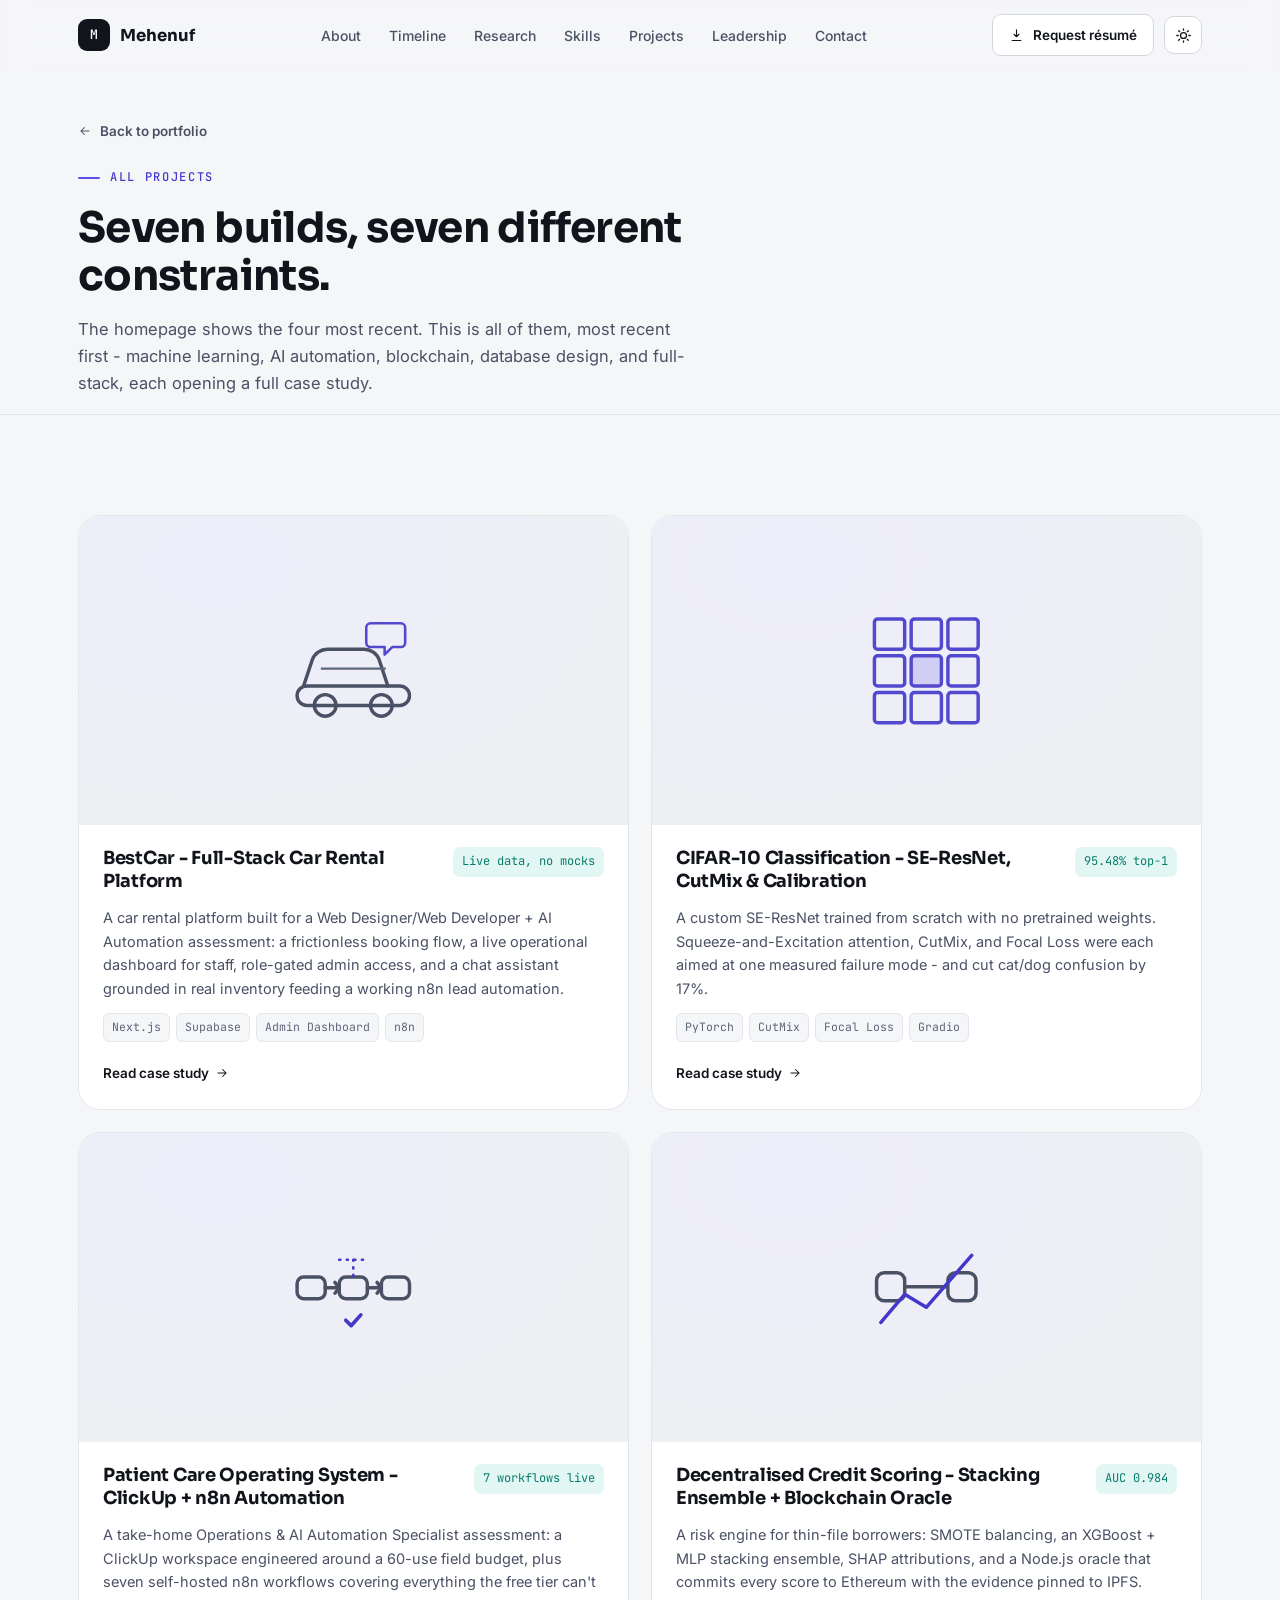
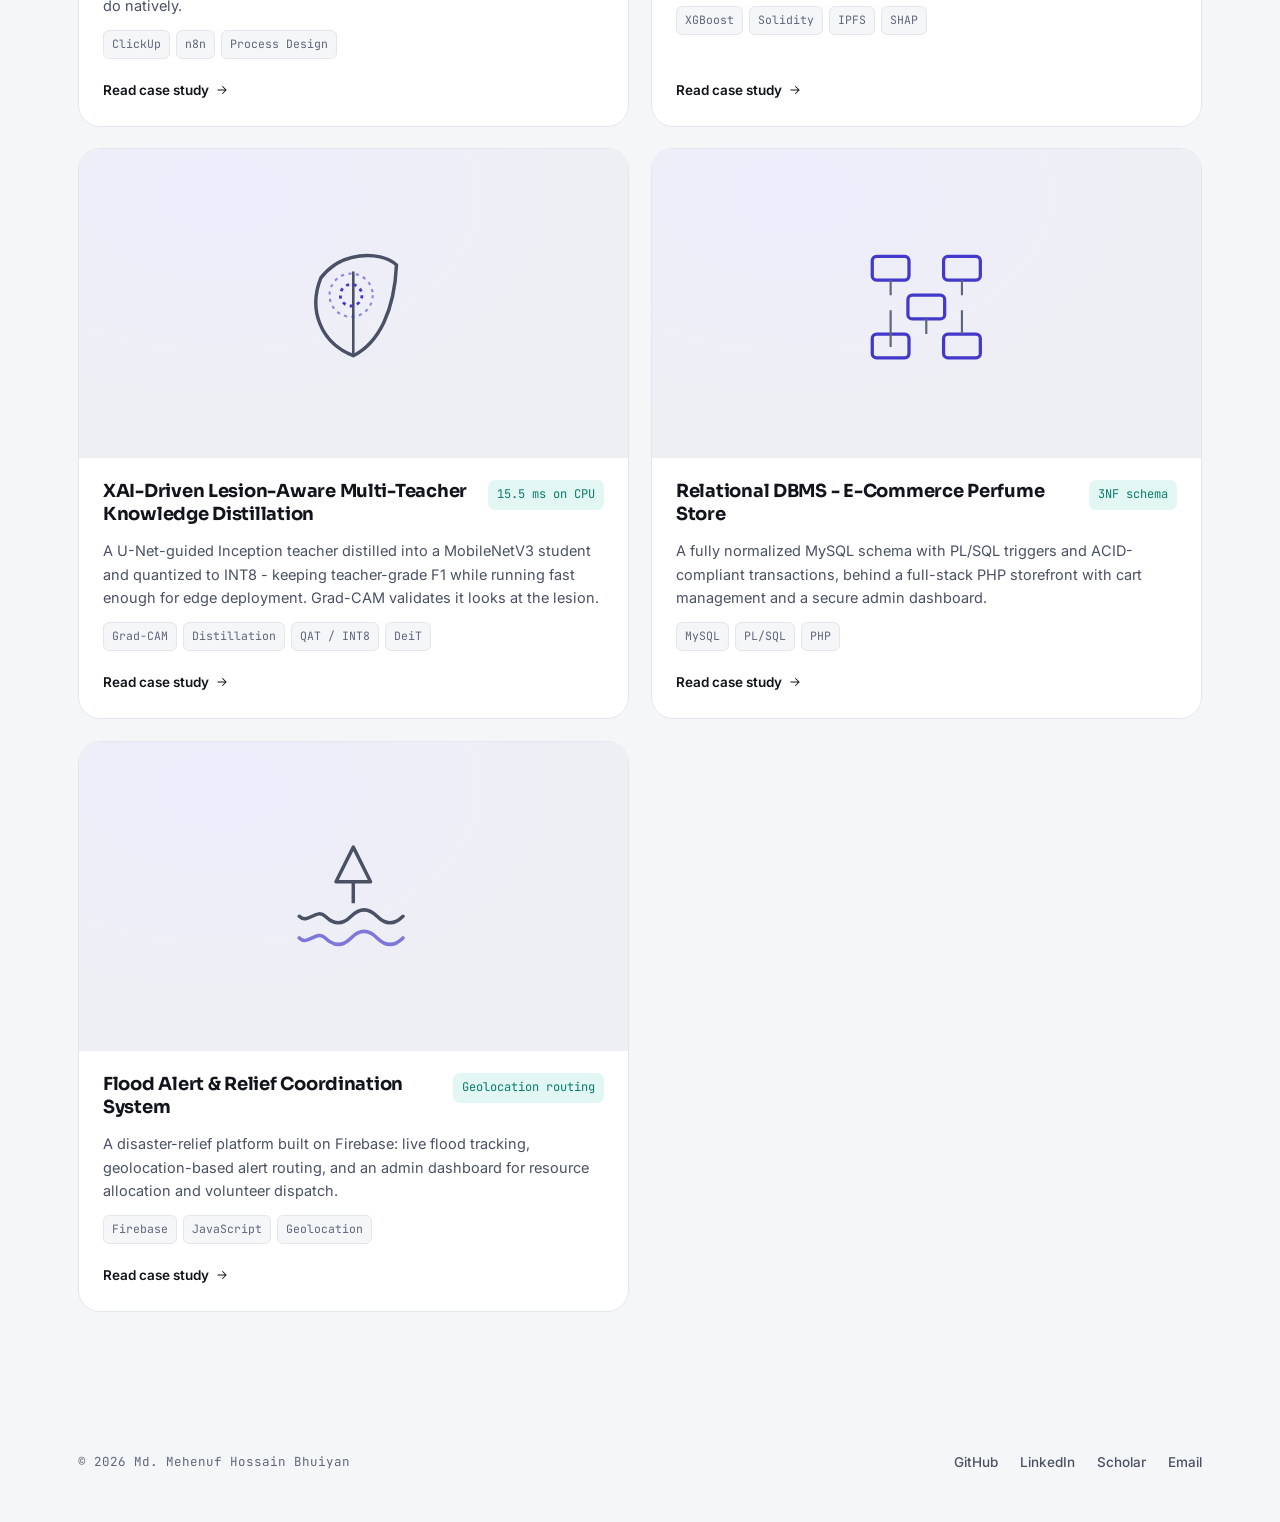
==== projects/index.html @ d4ab79ce "Show 4 recent projects on homepage, add full projects listing page The homepage now surfaces the fou" ====
<!DOCTYPE html>
<html lang="en">
<head>
<meta charset="UTF-8">
<meta name="viewport" content="width=device-width, initial-scale=1.0">
<title>All Projects - Md. Mehenuf Hossain Bhuiyan</title>
<meta name="description" content="All seven projects by Md. Mehenuf Hossain Bhuiyan - machine learning, AI automation, blockchain, database design, and full-stack development, each with a full case study.">
<meta name="theme-color" content="#F5F6F8" media="(prefers-color-scheme: light)">
<meta name="theme-color" content="#0C0E15" media="(prefers-color-scheme: dark)">
<meta property="og:title" content="All Projects - Md. Mehenuf Hossain Bhuiyan">
<meta property="og:description" content="Seven projects spanning machine learning, AI automation, blockchain, database design, and full-stack development, each with a full case study.">
<meta property="og:type" content="website">
<meta property="og:url" content="https://mehenuf.github.io/projects/">
<meta property="og:image" content="https://mehenuf.github.io/assets/img/profile-mehenuf.jpg">
<meta name="twitter:card" content="summary">
<meta name="twitter:title" content="All Projects - Md. Mehenuf Hossain Bhuiyan">
<meta name="twitter:description" content="Seven projects spanning machine learning, AI automation, blockchain, database design, and full-stack development, each with a full case study.">
<meta name="twitter:image" content="https://mehenuf.github.io/assets/img/profile-mehenuf.jpg">
<link rel="icon" href="data:image/svg+xml,%3Csvg xmlns='http://www.w3.org/2000/svg' viewBox='0 0 32 32'%3E%3Crect width='32' height='32' rx='8' fill='%2312141C'/%3E%3Ctext x='16' y='22' font-family='monospace' font-size='15' fill='%23fff' text-anchor='middle'%3EM%3C/text%3E%3C/svg%3E">
<script>
(function(){
  var d=document.documentElement; d.classList.add('js');
  var s=null; try{ s=localStorage.getItem('theme'); }catch(e){}
  var p=window.matchMedia&&window.matchMedia('(prefers-color-scheme: dark)').matches;
  d.setAttribute('data-theme', s||(p?'dark':'light'));
})();
</script>
<link rel="preconnect" href="https://fonts.googleapis.com">
<link rel="preconnect" href="https://fonts.gstatic.com" crossorigin>
<link href="https://fonts.googleapis.com/css2?family=Sora:wght@500;600;700&family=Inter:wght@400;500;600&family=JetBrains+Mono:wght@400;500&display=swap" rel="stylesheet">
<link rel="stylesheet" href="../assets/css/style.css?v=3">
</head>
<body>

<a href="#top" class="skip-link">Skip to content</a>

<header class="nav">
  <div class="nav-inner">
    <a href="../index.html#top" class="brand"><span class="mark"><span>M</span></span> Mehenuf</a>
    <nav class="nav-links" aria-label="Main">
      <a href="../index.html#about">About</a>
      <a href="../index.html#timeline">Timeline</a>
      <a href="../index.html#research">Research</a>
      <a href="../index.html#skills">Skills</a>
      <a href="../index.html#work">Projects</a>
      <a href="../index.html#leadership">Leadership</a>
      <a href="../index.html#contact">Contact</a>
    </nav>
    <div class="nav-cta">
      <a class="btn btn-ghost btn-sm" href="mailto:mehenuf@gmail.com?subject=R%C3%A9sum%C3%A9%20request%20-%20portfolio&body=Hi%20Mehenuf%2C%0A%0AI%20came%20across%20your%20portfolio%20and%20would%20like%20a%20copy%20of%20your%20CV%2Fr%C3%A9sum%C3%A9.%0A%0AName%3A%0ACompany%2Forganisation%3A%0ARole%20or%20context%3A%0A%0AThanks%2C"><svg viewBox="0 0 24 24"><path d="M12 3v11m0 0-4-4m4 4 4-4M5 20h14" fill="none" stroke="currentColor" stroke-width="1.8" stroke-linecap="round" stroke-linejoin="round"/></svg>Request résumé</a>
      <button class="icon-btn theme-toggle" aria-label="Switch to dark theme">
        <svg class="i-sun" viewBox="0 0 24 24" fill="none" aria-hidden="true"><circle cx="12" cy="12" r="4.2" stroke="currentColor" stroke-width="1.8"/><path d="M12 2.5v2M12 19.5v2M2.5 12h2M19.5 12h2M5.2 5.2l1.4 1.4M17.4 17.4l1.4 1.4M18.8 5.2l-1.4 1.4M6.6 17.4l-1.4 1.4" stroke="currentColor" stroke-width="1.8" stroke-linecap="round"/></svg>
        <svg class="i-moon" viewBox="0 0 24 24" fill="none" aria-hidden="true"><path d="M20 14.5A8.5 8.5 0 0 1 9.5 4a8.5 8.5 0 1 0 10.5 10.5Z" stroke="currentColor" stroke-width="1.8" stroke-linejoin="round"/></svg>
      </button>
      <button class="icon-btn nav-toggle" aria-label="Toggle menu" aria-expanded="false">
        <svg viewBox="0 0 24 24"><path d="M4 7h16M4 12h16M4 17h16" stroke="currentColor" stroke-width="1.8" stroke-linecap="round"/></svg>
      </button>
    </div>
  </div>
</header>

<main id="top" tabindex="-1">

  <section class="p-hero">
    <div class="wrap">
      <div data-stagger>
        <a class="p-back" href="../index.html#work"><svg viewBox="0 0 24 24"><path d="M19 12H5M11 6l-6 6 6 6" fill="none" stroke="currentColor" stroke-width="1.8" stroke-linecap="round" stroke-linejoin="round"/></svg>Back to portfolio</a>
        <div class="kicker">All projects</div>
        <h1>Seven builds, seven different constraints.</h1>
        <p class="sub">The homepage shows the four most recent. This is all of them, most recent first - machine learning, AI automation, blockchain, database design, and full-stack, each opening a full case study.</p>
      </div>
    </div>
  </section>

  <section class="p-section">
    <div class="wrap">

      <div class="projects-grid">

        <a class="proj-card reveal" href="car-rental-platform.html">
          <div class="proj-media">
            <svg class="glyph" viewBox="0 0 120 120" fill="none">
              <path d="M14 74 22 50c2-6 8-10 14-10h34c6 0 12 4 14 10l8 24" stroke="var(--ink-soft)" stroke-width="3.2" stroke-linecap="round" stroke-linejoin="round"/>
              <rect x="8" y="74" width="104" height="18" rx="9" stroke="var(--ink-soft)" stroke-width="3.2"/>
              <circle cx="34" cy="92" r="10" stroke="var(--ink-soft)" stroke-width="3.2"/>
              <circle cx="86" cy="92" r="10" stroke="var(--ink-soft)" stroke-width="3.2"/>
              <path d="M30 58h60" stroke="var(--ink-faint)" stroke-width="2"/>
              <path d="M76 16h28a4 4 0 0 1 4 4v14a4 4 0 0 1-4 4h-8l-7 7v-7h-13a4 4 0 0 1-4-4V20a4 4 0 0 1 4-4Z" stroke="var(--violet-deep)" stroke-width="2.4" stroke-linejoin="round" opacity="0.9"/>
            </svg>
          </div>
          <div class="proj-body">
            <div class="row-top"><h3>BestCar - Full-Stack Car Rental Platform</h3><span class="proj-metric">Live data, no mocks</span></div>
            <p>A car rental platform built for a Web Designer/Web Developer + AI Automation assessment: a frictionless booking flow, a live operational dashboard for staff, role-gated admin access, and a chat assistant grounded in real inventory feeding a working n8n lead automation.</p>
            <div class="proj-tags"><span>Next.js</span><span>Supabase</span><span>Admin Dashboard</span><span>n8n</span></div>
            <div class="proj-links">
              <span class="proj-link">Read case study <svg viewBox="0 0 24 24"><path d="M5 12h14M13 6l6 6-6 6" stroke="currentColor" stroke-width="1.8" fill="none" stroke-linecap="round" stroke-linejoin="round"/></svg></span>
            </div>
          </div>
        </a>

        <a class="proj-card reveal" href="cifar10-classifier.html">
          <div class="proj-media">
            <svg class="glyph" viewBox="0 0 120 120" fill="none">
              <g stroke="var(--violet-deep)" stroke-width="3.2" opacity="0.9">
                <rect x="12" y="12" width="28" height="28" rx="3"/><rect x="46" y="12" width="28" height="28" rx="3"/><rect x="80" y="12" width="28" height="28" rx="3"/>
                <rect x="12" y="46" width="28" height="28" rx="3"/><rect x="46" y="46" width="28" height="28" rx="3" fill="var(--violet)" fill-opacity="0.22"/><rect x="80" y="46" width="28" height="28" rx="3"/>
                <rect x="12" y="80" width="28" height="28" rx="3"/><rect x="46" y="80" width="28" height="28" rx="3"/><rect x="80" y="80" width="28" height="28" rx="3"/>
              </g>
            </svg>
          </div>
          <div class="proj-body">
            <div class="row-top"><h3>CIFAR-10 Classification - SE-ResNet, CutMix &amp; Calibration</h3><span class="proj-metric">95.48% top-1</span></div>
            <p>A custom SE-ResNet trained from scratch with no pretrained weights. Squeeze-and-Excitation attention, CutMix, and Focal Loss were each aimed at one measured failure mode - and cut cat/dog confusion by 17%.</p>
            <div class="proj-tags"><span>PyTorch</span><span>CutMix</span><span>Focal Loss</span><span>Gradio</span></div>
            <div class="proj-links">
              <span class="proj-link">Read case study <svg viewBox="0 0 24 24"><path d="M5 12h14M13 6l6 6-6 6" stroke="currentColor" stroke-width="1.8" fill="none" stroke-linecap="round" stroke-linejoin="round"/></svg></span>
            </div>
          </div>
        </a>

        <a class="proj-card reveal" href="patient-care-operating-system.html">
          <div class="proj-media">
            <svg class="glyph" viewBox="0 0 120 120" fill="none">
              <g stroke="var(--ink-soft)" stroke-width="3.2">
                <rect x="8" y="50" width="26" height="20" rx="6"/>
                <rect x="47" y="50" width="26" height="20" rx="6"/>
                <rect x="86" y="50" width="26" height="20" rx="6"/>
              </g>
              <path d="M34 60h13M73 60h13" stroke="var(--ink-soft)" stroke-width="3.2" stroke-linecap="round"/>
              <path d="m43 55 4 5-4 5M82 55l4 5-4 5" stroke="var(--ink-soft)" stroke-width="3.2" stroke-linecap="round" stroke-linejoin="round"/>
              <path d="M47 34h26M60 34v16" stroke="var(--violet-deep)" stroke-width="2.4" stroke-linecap="round" stroke-dasharray="1 6"/>
              <path d="m53 90 5 5 9-10" stroke="var(--violet-deep)" stroke-width="3.4" stroke-linecap="round" stroke-linejoin="round"/>
            </svg>
          </div>
          <div class="proj-body">
            <div class="row-top"><h3>Patient Care Operating System - ClickUp + n8n Automation</h3><span class="proj-metric">7 workflows live</span></div>
            <p>A take-home Operations &amp; AI Automation Specialist assessment: a ClickUp workspace engineered around a 60-use field budget, plus seven self-hosted n8n workflows covering everything the free tier can't do natively.</p>
            <div class="proj-tags"><span>ClickUp</span><span>n8n</span><span>Process Design</span></div>
            <div class="proj-links">
              <span class="proj-link">Read case study <svg viewBox="0 0 24 24"><path d="M5 12h14M13 6l6 6-6 6" stroke="currentColor" stroke-width="1.8" fill="none" stroke-linecap="round" stroke-linejoin="round"/></svg></span>
            </div>
          </div>
        </a>

        <a class="proj-card reveal" href="credit-scoring-blockchain.html">
          <div class="proj-media">
            <svg class="glyph" viewBox="0 0 120 120" fill="none">
              <g stroke="var(--ink-soft)" stroke-width="3.2">
                <rect x="14" y="46" width="26" height="26" rx="7"/><rect x="80" y="46" width="26" height="26" rx="7"/>
                <path d="M40 59h40"/>
              </g>
              <path d="M18 92 40 66 60 78 102 30" stroke="var(--violet-deep)" stroke-width="3.2" stroke-linecap="round" stroke-linejoin="round"/>
            </svg>
          </div>
          <div class="proj-body">
            <div class="row-top"><h3>Decentralised Credit Scoring - Stacking Ensemble + Blockchain Oracle</h3><span class="proj-metric">AUC 0.984</span></div>
            <p>A risk engine for thin-file borrowers: SMOTE balancing, an XGBoost + MLP stacking ensemble, SHAP attributions, and a Node.js oracle that commits every score to Ethereum with the evidence pinned to IPFS.</p>
            <div class="proj-tags"><span>XGBoost</span><span>Solidity</span><span>IPFS</span><span>SHAP</span></div>
            <div class="proj-links">
              <span class="proj-link">Read case study <svg viewBox="0 0 24 24"><path d="M5 12h14M13 6l6 6-6 6" stroke="currentColor" stroke-width="1.8" fill="none" stroke-linecap="round" stroke-linejoin="round"/></svg></span>
            </div>
          </div>
        </a>

        <a class="proj-card reveal" href="corn-leaf-xai.html">
          <div class="proj-media">
            <svg class="glyph" viewBox="0 0 120 120" fill="none">
              <path d="M60 108C30 96 18 66 30 36 48 12 84 10 100 24 98 66 84 96 60 108Z" stroke="var(--ink-soft)" stroke-width="3.2" stroke-linejoin="round"/>
              <path d="M60 108V30" stroke="var(--ink-soft)" stroke-width="2.4"/>
              <circle cx="58" cy="52" r="10" stroke="var(--violet-deep)" stroke-width="2.6" stroke-dasharray="3 4"/>
              <circle cx="58" cy="52" r="20" stroke="var(--violet-deep)" stroke-width="2" stroke-dasharray="3 4" opacity="0.55"/>
            </svg>
          </div>
          <div class="proj-body">
            <div class="row-top"><h3>XAI-Driven Lesion-Aware Multi-Teacher Knowledge Distillation</h3><span class="proj-metric">15.5 ms on CPU</span></div>
            <p>A U-Net-guided Inception teacher distilled into a MobileNetV3 student and quantized to INT8 - keeping teacher-grade F1 while running fast enough for edge deployment. Grad-CAM validates it looks at the lesion.</p>
            <div class="proj-tags"><span>Grad-CAM</span><span>Distillation</span><span>QAT / INT8</span><span>DeiT</span></div>
            <div class="proj-links">
              <span class="proj-link">Read case study <svg viewBox="0 0 24 24"><path d="M5 12h14M13 6l6 6-6 6" stroke="currentColor" stroke-width="1.8" fill="none" stroke-linecap="round" stroke-linejoin="round"/></svg></span>
            </div>
          </div>
        </a>

        <a class="proj-card reveal" href="perfume-store-rdbms.html">
          <div class="proj-media">
            <svg class="glyph" viewBox="0 0 120 120" fill="none">
              <g stroke="var(--violet-deep)" stroke-width="3">
                <rect x="10" y="16" width="34" height="22" rx="4"/><rect x="76" y="16" width="34" height="22" rx="4"/>
                <rect x="43" y="52" width="34" height="22" rx="4"/><rect x="10" y="88" width="34" height="22" rx="4"/><rect x="76" y="88" width="34" height="22" rx="4"/>
              </g>
              <g stroke="var(--ink-faint)" stroke-width="2">
                <path d="M27 38v14M93 38v14M60 74v14M27 66v34M93 66v22"/>
              </g>
            </svg>
          </div>
          <div class="proj-body">
            <div class="row-top"><h3>Relational DBMS - E-Commerce Perfume Store</h3><span class="proj-metric">3NF schema</span></div>
            <p>A fully normalized MySQL schema with PL/SQL triggers and ACID-compliant transactions, behind a full-stack PHP storefront with cart management and a secure admin dashboard.</p>
            <div class="proj-tags"><span>MySQL</span><span>PL/SQL</span><span>PHP</span></div>
            <div class="proj-links">
              <span class="proj-link">Read case study <svg viewBox="0 0 24 24"><path d="M5 12h14M13 6l6 6-6 6" stroke="currentColor" stroke-width="1.8" fill="none" stroke-linecap="round" stroke-linejoin="round"/></svg></span>
            </div>
          </div>
        </a>

        <a class="proj-card reveal" href="flood-alert-system.html">
          <div class="proj-media">
            <svg class="glyph" viewBox="0 0 120 120" fill="none">
              <path d="M60 14 76 46H44L60 14Z" stroke="var(--ink-soft)" stroke-width="3.2" stroke-linejoin="round"/>
              <path d="M60 46v20" stroke="var(--ink-soft)" stroke-width="3.2"/>
              <path d="M10 78c8 8 16-8 24 0s16 8 24 0 16-8 24 0 16 8 24 0" stroke="var(--ink-soft)" stroke-width="3.2" stroke-linecap="round"/>
              <path d="M10 98c8 8 16-8 24 0s16 8 24 0 16-8 24 0 16 8 24 0" stroke="var(--violet-deep)" stroke-width="3.2" stroke-linecap="round" opacity="0.65"/>
            </svg>
          </div>
          <div class="proj-body">
            <div class="row-top"><h3>Flood Alert &amp; Relief Coordination System</h3><span class="proj-metric">Geolocation routing</span></div>
            <p>A disaster-relief platform built on Firebase: live flood tracking, geolocation-based alert routing, and an admin dashboard for resource allocation and volunteer dispatch.</p>
            <div class="proj-tags"><span>Firebase</span><span>JavaScript</span><span>Geolocation</span></div>
            <div class="proj-links">
              <span class="proj-link">Read case study <svg viewBox="0 0 24 24"><path d="M5 12h14M13 6l6 6-6 6" stroke="currentColor" stroke-width="1.8" fill="none" stroke-linecap="round" stroke-linejoin="round"/></svg></span>
            </div>
          </div>
        </a>

      </div>
    </div>
  </section>

</main>

<footer class="footer">
  <div class="wrap footer-inner">
    <span class="foot-note">© <span data-year></span> Md. Mehenuf Hossain Bhuiyan</span>
    <div class="footer-links">
      <a href="https://github.com/mehenuf" target="_blank" rel="noopener">GitHub</a>
      <a href="https://www.linkedin.com/in/mehenuf" target="_blank" rel="noopener">LinkedIn</a>
      <a href="https://scholar.google.com/citations?user=QUsIy4QAAAAJ&hl=en" target="_blank" rel="noopener">Scholar</a>
      <a href="mailto:mehenuf@gmail.com">Email</a>
    </div>
  </div>
</footer>

<script src="../assets/js/main.js?v=3"></script>
</body>
</html>
---- assets/css/style.css ----
/* ============================================================
   MD. MEHENUF HOSSAIN BHUIYAN — PORTFOLIO
   Design system: "Calibration"

   Motion follows Emil Kowalski's animation philosophy:
   transform/opacity only, custom curves, UI under 300ms,
   hover gated behind fine pointers, reduced-motion respected.
   ============================================================ */

/* ---------- MOTION TOKENS (single source of truth) ---------- */
:root{
  --ease-out:      cubic-bezier(0.23, 1, 0.32, 1);
  --ease-in-out:   cubic-bezier(0.77, 0, 0.175, 1);
  --ease-drawer:   cubic-bezier(0.32, 0.72, 0, 1);
  /* A slight overshoot — reserved for rare, first-time-seen moments
     (timeline nodes activating), never for frequent UI. */
  --ease-pop:      cubic-bezier(0.34, 1.56, 0.64, 1);

  --dur-press:     160ms;   /* button press feedback */
  --dur-hover:     180ms;   /* hover / colour */
  --dur-ui:        220ms;   /* small state changes, menus */
  --dur-modal:     250ms;   /* lightbox */
  --dur-reveal:    520ms;   /* marketing scroll reveal — off the UI budget on purpose */
}

/* ---------- COLOUR: LIGHT ---------- */
:root{
  --ink:#12141C;
  --ink-soft:#4A5165;
  --ink-faint:#5E667B;
  --paper:#F5F6F8;
  --paper-sunk:#EDEFF3;
  --panel:#FFFFFF;
  --line:#E3E6EC;
  --line-strong:#D3D7E0;

  --violet:#5B4FE9;
  --violet-deep:#4338CA;
  --violet-tint:#EEEDFC;

  --teal:#0EA894;
  --teal-deep:#0A7C6C;
  --teal-tint:#E2F7F3;

  --rose:#C4425A;
  --rose-tint:#FBE9EC;

  /* Spotlight glow (skill/leadership cards) — a translucent violet so it
     reads as a highlight over any surface, independent of the tint tokens
     above (which are opaque and tuned for badges, not overlays). */
  --spot-glow:rgba(91,79,233,0.10);

  /* One accent, used solid. No gradients spanning hues — a portfolio reads
     as more considered with one committed colour than with several.
     Violet carries interaction/brand; teal is reserved for small tag/metric
     chips; rose is reserved for negative or "regressed" data points. */
  --accent:var(--violet);

  --radius-sm:10px;
  --radius:16px;
  --radius-lg:22px;
  --maxw:1180px;

  --shadow-sm:0 1px 2px rgba(18,20,28,0.05);
  --shadow-md:0 10px 30px -12px rgba(18,20,28,0.18);
  --shadow-lg:0 24px 60px -20px rgba(18,20,28,0.28);

  --scrim:rgba(18,20,28,0.55);
  --nav-bg:rgba(245,246,248,0.72);
  --nav-bg-solid:rgba(245,246,248,0.94);

  /* The contact block is a dark panel in both themes — it must not
     invert when --ink flips. */
  --contact-bg:#12141C;
  --contact-fg:#F5F6F8;
  --contact-muted:#8892A6;
  --contact-line:rgba(255,255,255,0.22);
  color-scheme:light;
}

/* ---------- COLOUR: DARK ---------- */
[data-theme="dark"]{
  --ink:#E9EBF2;
  --ink-soft:#A2AABF;
  --ink-faint:#8891A8;
  --paper:#0C0E15;
  --paper-sunk:#080A10;
  --panel:#141822;
  --line:#232838;
  --line-strong:#333B50;

  --violet:#8B80FF;
  --violet-deep:#A79DFF;
  --violet-tint:#1E1B3A;

  --teal:#2DD4B8;
  --teal-deep:#5EE3CB;
  --teal-tint:#0D2E2A;

  --rose:#E8768A;
  --rose-tint:#341419;

  --spot-glow:rgba(139,128,255,0.16);

  --shadow-sm:0 1px 2px rgba(0,0,0,0.4);
  --shadow-md:0 10px 30px -12px rgba(0,0,0,0.6);
  --shadow-lg:0 24px 60px -20px rgba(0,0,0,0.75);

  --scrim:rgba(4,5,9,0.74);
  --nav-bg:rgba(12,14,21,0.72);
  --nav-bg-solid:rgba(12,14,21,0.94);

  /* Slightly lifted off the page background so the block still reads
     as a distinct surface in dark mode. */
  --contact-bg:#191E2B;
  --contact-fg:#E9EBF2;
  --contact-muted:#A2AABF;
  --contact-line:rgba(255,255,255,0.16);
  color-scheme:dark;
}

/* Kill every transition for one frame while the theme swaps.
   Different properties interpolate at different rates, so an animated
   theme change reads as a staggered repaint rather than one clean switch. */
.theme-switching, .theme-switching *,
.theme-switching *::before, .theme-switching *::after{
  transition:none !important;
  animation:none !important;
}

*,*::before,*::after{ box-sizing:border-box; }
html{ scroll-behavior:smooth; }

body{
  margin:0;
  background:var(--paper);
  color:var(--ink);
  font-family:'Inter',system-ui,-apple-system,sans-serif;
  font-size:16px;
  line-height:1.65;
  -webkit-font-smoothing:antialiased;
  overflow-x:hidden;
}

a{ color:inherit; text-decoration:none; }
img{ max-width:100%; display:block; }
ul{ margin:0; padding:0; list-style:none; }
button{ font:inherit; color:inherit; }

h1,h2,h3,h4{
  font-family:'Sora',sans-serif;
  letter-spacing:-0.015em;
  margin:0;
  color:var(--ink);
  font-weight:700;
}
.mono{ font-family:'JetBrains Mono',monospace; }

:focus-visible{
  outline:2px solid var(--violet);
  outline-offset:3px;
  border-radius:4px;
}

.skip-link{
  position:absolute; top:-100%; left:16px; z-index:200;
  background:var(--ink); color:var(--paper);
  font-family:'Inter',system-ui,sans-serif; font-size:14px; font-weight:600;
  padding:12px 18px; border-radius:var(--radius-sm);
  transition:top var(--dur-ui) var(--ease-out);
}
.skip-link:focus{ top:16px; }

.wrap{ max-width:var(--maxw); margin:0 auto; padding:0 28px; }

section{ padding:100px 0; position:relative; }
section + section{ border-top:1px solid var(--line); }
@media (max-width:720px){ section{ padding:64px 0; } }

.kicker{
  font-family:'JetBrains Mono',monospace;
  font-size:12px; font-weight:500;
  letter-spacing:0.14em; text-transform:uppercase;
  color:var(--violet-deep);
  display:flex; align-items:center; gap:10px;
  margin-bottom:16px;
}
.kicker::before{
  content:""; width:22px; height:2px; border-radius:2px;
  background:var(--violet); flex:none;
}
.section-head{ max-width:660px; margin-bottom:52px; }
.section-head h2{ font-size:clamp(26px,3.4vw,38px); line-height:1.15; }
.section-head p{ color:var(--ink-soft); margin-top:14px; font-size:16px; max-width:580px; }

/* ============================================================
   SCROLL REVEAL — marketing surface only, fires once
   ============================================================ */
html.js .reveal{
  opacity:0;
  transform:translateY(14px) scale(0.98);
  transition:
    opacity   var(--dur-reveal) var(--ease-out),
    transform var(--dur-reveal) var(--ease-out);
}
html.js .reveal.in{
  opacity:1;
  transform:none;
}

/* Images reveal with a clip-path wipe instead of a slide — a screenshot has a
   hard edge to travel along, so the wipe reads cleaner than translating it.

   The clip goes on the <img>, never on the observed <figure>: an element
   clipped by its own clip-path reports zero intersection, so observing it
   means the reveal can never fire. */
html.js .reveal-img img{ clip-path:inset(0 0 100% 0); }
html.js .reveal-img.in img{
  clip-path:inset(0 0 0 0);
  transition:clip-path 620ms var(--ease-in-out);
}
html.js .reveal-img figcaption{ opacity:0; }
html.js .reveal-img.in figcaption{ opacity:1; transition:opacity 320ms var(--ease-out) 180ms; }

/* ============================================================
   REDUCED MOTION — fewer and gentler, not zero.
   Opacity survives (it aids comprehension); movement does not.
   ============================================================ */
@media (prefers-reduced-motion: reduce){
  html{ scroll-behavior:auto; }
  html.js .reveal{ transform:none; }
  html.js .reveal.in{ transition:opacity 200ms ease; }
  html.js .reveal-img img{ clip-path:none; opacity:0; }
  html.js .reveal-img.in img{ opacity:1; transition:opacity 200ms ease; }
  html.js .reveal-img.in figcaption{ transition:opacity 200ms ease; }
  .t-progress{ transition:none !important; }
  .scroll-progress .bar{ transition:none !important; }
  .t-item > *{ transform:none !important; transition:opacity 200ms ease !important; }
  .t-item.in > .t-node{ transition:none !important; }
  .t-node::after{ transition:background 200ms ease !important; }
  .t-item.in .t-node::after{ transform:none !important; }
  .t-cursor{ display:none; }
  .eyebrow .dot{ animation:none; }
  .btn:active, .proj-card:active, .shot:active, .icon-btn:active, .brand:active{ transform:none !important; }
  .lightbox-img{ transform:none !important; }
  .lightbox.open .lightbox-img{ transform:none !important; }
}

/* ---------- BUTTONS ---------- */
.btn{
  font-family:'Inter',sans-serif; font-weight:600; font-size:14.5px;
  padding:13px 22px; border-radius:11px; border:1px solid transparent;
  display:inline-flex; align-items:center; gap:9px; cursor:pointer;
  white-space:nowrap;
  transition:
    transform    var(--dur-press) var(--ease-out),
    box-shadow   var(--dur-hover) var(--ease-out),
    border-color var(--dur-hover) ease,
    background   var(--dur-hover) ease,
    color        var(--dur-hover) ease;
}
/* Press feedback: scale() carries the label and icon with it,
   which is what makes it read as a physical press. */
.btn:active{ transform:scale(0.97); }

.btn svg{ width:15px; height:15px; flex:none; }
.btn-primary{ background:var(--ink); color:var(--paper); }
.btn-signal{ background:var(--violet); color:#fff; }
[data-theme="dark"] .btn-signal{ color:#0C0E15; }
.btn-ghost{ background:var(--panel); color:var(--ink); border-color:var(--line-strong); }
.btn-sm{ padding:9px 16px; font-size:13.5px; border-radius:9px; }

@media (hover: hover) and (pointer: fine){
  .btn-primary:hover{ box-shadow:0 10px 22px -10px rgba(18,20,28,0.5); }
  .btn-signal:hover{ background:var(--violet-deep); box-shadow:0 10px 22px -10px rgba(91,79,233,0.5); }
  .btn-ghost:hover{ border-color:var(--violet); box-shadow:var(--shadow-sm); }
}

/* ---------- NAV ---------- */
.nav{
  position:sticky; top:0; z-index:100;
  background:var(--nav-bg);
  backdrop-filter:blur(14px); -webkit-backdrop-filter:blur(14px);
  border-bottom:1px solid transparent;
  transition:border-color var(--dur-ui) ease, background var(--dur-ui) ease;
}
.nav.scrolled{ border-bottom-color:var(--line); background:var(--nav-bg-solid); }
.nav-inner{
  max-width:var(--maxw); margin:0 auto; padding:14px 28px;
  display:flex; align-items:center; justify-content:space-between; gap:20px;
}
.brand{
  font-family:'Sora',sans-serif; font-weight:700; font-size:16.5px;
  display:flex; align-items:center; gap:10px;
  transition:transform var(--dur-press) var(--ease-out);
}
.brand:active{ transform:scale(0.97); }
.brand .mark{
  width:32px; height:32px; border-radius:9px; background:var(--ink);
  display:flex; align-items:center; justify-content:center;
  color:var(--paper); font-family:'JetBrains Mono',monospace; font-size:13px; font-weight:600;
  position:relative; overflow:hidden; flex:none;
}
.brand .mark::after{
  content:""; position:absolute; inset:0; background:var(--violet); opacity:0;
  transition:opacity var(--dur-hover) ease;
}
.brand .mark span{ position:relative; z-index:1; }
@media (hover: hover) and (pointer: fine){
  .brand:hover .mark::after{ opacity:1; }
}

.nav-links{ display:flex; align-items:center; gap:28px; }
.nav-links a{
  font-size:14px; font-weight:500; color:var(--ink-soft);
  position:relative; padding:4px 0;
  transition:color var(--dur-hover) ease;
}
/* scaleX from the left — transform, not a width/right animation */
.nav-links a::after{
  content:""; position:absolute; left:0; right:0; bottom:-2px; height:2px;
  background:var(--violet); border-radius:2px;
  transform:scaleX(0); transform-origin:left center;
  transition:transform var(--dur-ui) var(--ease-out);
}
@media (hover: hover) and (pointer: fine){
  .nav-links a:hover{ color:var(--ink); }
  .nav-links a:hover::after{ transform:scaleX(1); }
}
.nav-links a[aria-current="true"]{ color:var(--ink); }
.nav-links a[aria-current="true"]::after{ transform:scaleX(1); }

.nav-cta{ display:flex; align-items:center; gap:10px; }

.icon-btn{
  width:38px; height:38px; border-radius:10px; border:1px solid var(--line-strong);
  background:var(--panel); display:flex; align-items:center; justify-content:center;
  cursor:pointer; flex:none; position:relative;
  transition:transform var(--dur-press) var(--ease-out), border-color var(--dur-hover) ease;
}
.icon-btn:active{ transform:scale(0.94); }
.icon-btn svg{ width:17px; height:17px; }
@media (hover: hover) and (pointer: fine){
  .icon-btn:hover{ border-color:var(--violet); }
}
.nav-toggle{ display:none; }

/* ---------- SCROLL PROGRESS ---------- */
.scroll-progress{
  position:sticky; top:0; z-index:101; height:2px; margin-top:-2px;
  background:transparent; pointer-events:none;
}
.scroll-progress .bar{
  height:100%; width:100%; background:var(--violet); border-radius:0 2px 2px 0;
  transform:scaleX(0); transform-origin:left center;
  transition:transform 120ms linear;
}

/* Theme toggle: sun and moon swap by rotating past each other */
.theme-toggle{ overflow:hidden; }
.theme-toggle svg{
  position:absolute;
  transition:transform var(--dur-ui) var(--ease-out), opacity var(--dur-ui) var(--ease-out);
}
.theme-toggle .i-sun{ transform:rotate(0deg) scale(1); opacity:1; }
.theme-toggle .i-moon{ transform:rotate(-70deg) scale(0.6); opacity:0; }
[data-theme="dark"] .theme-toggle .i-sun{ transform:rotate(70deg) scale(0.6); opacity:0; }
[data-theme="dark"] .theme-toggle .i-moon{ transform:rotate(0deg) scale(1); opacity:1; }

@media (max-width:900px){
  .nav-links{
    position:fixed; inset:64px 16px auto 16px; background:var(--panel);
    border:1px solid var(--line); border-radius:var(--radius); padding:14px;
    flex-direction:column; align-items:stretch; gap:2px; box-shadow:var(--shadow-lg);
    transform-origin:top center;
    transform:scale(0.96); opacity:0; pointer-events:none;
    transition:transform var(--dur-ui) var(--ease-out), opacity var(--dur-ui) var(--ease-out);
  }
  .nav-links.open{ transform:scale(1); opacity:1; pointer-events:auto; }
  .nav-links a{ padding:11px 10px; border-radius:8px; }
  .nav-links a::after{ display:none; }
  .nav-toggle{ display:flex; }
  .nav-cta .btn{ display:none; }
}

/* ============================================================
   HERO
   ============================================================ */
.hero{ padding:72px 0 0; border-top:none; }
.hero-grid{
  display:grid; grid-template-columns:1.1fr 0.9fr; gap:52px; align-items:center;
  padding-bottom:56px;
}
@media (max-width:920px){ .hero-grid{ grid-template-columns:1fr; gap:40px; } }

/* Hero entrance: the identity text cascades first (data-stagger, in HTML),
   the photo settles in just after it starts — one authored arrival instead
   of two elements racing to appear at the same instant. */
.hero .hero-figure.reveal.in{ transition-delay:160ms; }

.eyebrow{
  display:inline-flex; align-items:center; gap:9px;
  font-family:'JetBrains Mono',monospace; font-size:12.5px; font-weight:500;
  letter-spacing:0.04em; color:var(--violet-deep);
  background:var(--violet-tint); padding:7px 13px 7px 10px; border-radius:999px;
  margin-bottom:22px;
}
.eyebrow .dot{ width:7px; height:7px; border-radius:50%; background:var(--violet); flex:none; animation:pulse 2.6s ease-in-out infinite; }
@keyframes pulse{ 0%,100%{ opacity:1; } 50%{ opacity:.35; } }

.hero h1{
  font-size:clamp(34px,5vw,58px); font-weight:700; line-height:1.02;
  letter-spacing:-0.028em; max-width:660px;
}
.hero .tagline{
  margin:18px 0 0; font-family:'Sora',sans-serif; font-weight:600;
  font-size:clamp(17px,2vw,22px); line-height:1.35; letter-spacing:-0.01em;
  max-width:530px; color:var(--ink);
}
.hero .accent{ color:var(--violet); }
.hero .role-line{
  margin-top:18px; font-family:'JetBrains Mono',monospace; font-size:12.5px;
  color:var(--ink-soft); line-height:1.9; max-width:560px;
}
.hero .sub{ margin-top:16px; max-width:545px; color:var(--ink-soft); font-size:16.5px; }
.hero .cta-row{ display:flex; flex-wrap:wrap; gap:12px; margin-top:28px; }
.hero .meta-row{
  display:flex; flex-wrap:wrap; gap:20px; margin-top:30px;
  font-family:'JetBrains Mono',monospace; font-size:12.5px; color:var(--ink-faint);
}
.hero .meta-row span, .hero .meta-row a{ display:flex; align-items:center; gap:7px; }
.hero .meta-row a{ transition:color var(--dur-hover) ease; }
@media (hover: hover) and (pointer: fine){
  .hero .meta-row a:hover{ color:var(--violet-deep); }
}
.hero .meta-row svg{ width:14px; height:14px; opacity:.7; flex:none; }

/* ---------- FACT STRIP ---------- */
.facts{
  display:grid; grid-template-columns:repeat(4,1fr); gap:1px;
  background:var(--line); border:1px solid var(--line); border-radius:var(--radius);
  overflow:hidden;
}
.facts.facts-3{ grid-template-columns:repeat(3,1fr); }
@media (max-width:820px){ .facts.facts-3{ grid-template-columns:repeat(2,1fr); } }
@media (max-width:460px){ .facts.facts-3{ grid-template-columns:1fr; } }
.fact{ background:var(--panel); padding:22px 20px; transition:background var(--dur-ui) ease; }
@media (hover: hover) and (pointer: fine){
  .fact:hover{ background:var(--paper-sunk); }
}
/* Tabular numerals so a counting digit never shifts its neighbours'
   width mid-animation — a "browser default" most designs never theme. */
.fact .k{ font-family:'Sora',sans-serif; font-size:20px; font-weight:700; line-height:1.25; font-variant-numeric:tabular-nums; }
.fact .k .u{ font-size:13px; color:var(--ink-faint); font-weight:500; }
.fact .v{ font-size:12.5px; color:var(--ink-soft); margin-top:6px; line-height:1.45; }
@media (max-width:820px){ .facts{ grid-template-columns:1fr 1fr; } }
@media (max-width:460px){ .facts{ grid-template-columns:1fr; } }

/* ---------- ABOUT ---------- */
.about-grid{ display:grid; grid-template-columns:1.25fr 1fr; gap:44px; align-items:start; }
@media (max-width:860px){ .about-grid{ grid-template-columns:1fr; gap:32px; } }
.about-grid p{ color:var(--ink-soft); font-size:16px; margin:0 0 16px; }
.about-grid p:last-of-type{ margin-bottom:0; }
.about-grid strong{ color:var(--ink); font-weight:600; }

.seeking{
  background:var(--panel); border:1px solid var(--line); border-radius:var(--radius);
  padding:24px 26px;
  transition:transform var(--dur-ui) var(--ease-out), box-shadow var(--dur-ui) var(--ease-out), border-color var(--dur-ui) ease;
}
@media (hover: hover) and (pointer: fine){
  .seeking:hover{ transform:translateY(-3px); box-shadow:var(--shadow-md); border-color:var(--line-strong); }
}
.seeking h3{ font-size:14px; margin-bottom:4px; }
.seeking .sn{ font-size:12.5px; color:var(--ink-faint); margin-bottom:14px; }
.seeking li{
  display:flex; align-items:center; gap:11px; padding:10px 0;
  font-size:14.5px; color:var(--ink); border-top:1px solid var(--line);
}
.seeking li:first-of-type{ border-top:none; }
.seeking li svg{ width:15px; height:15px; color:var(--teal-deep); flex:none; }

/* ---------- TIMELINE ---------- */
.timeline{ position:relative; padding-left:2px; }
.t-rail{
  position:absolute; left:9px; top:6px; bottom:6px; width:2px;
  background:var(--line-strong); border-radius:2px;
}
/* scaleY, not height — height would animate layout on every scroll frame */
.t-progress{
  position:absolute; left:9px; top:6px; bottom:6px; width:2px;
  background:var(--violet); border-radius:2px;
  transform:scaleY(0); transform-origin:top center;
}
/* A small glowing marker that travels down the rail with scroll position —
   translateY only (never top/left), set directly from the same px value
   already computed for the fill above, so it always lands exactly at the
   fill's tip with no extra layout work. */
.t-cursor{
  position:absolute; left:9px; top:6px; width:0; height:0; pointer-events:none;
  transform:translateY(0px);
}
.t-cursor::before{
  content:""; position:absolute; left:50%; top:0; width:9px; height:9px; border-radius:50%;
  transform:translate(-50%,-50%);
  background:var(--violet);
  box-shadow:0 0 0 4px var(--violet-tint), 0 0 14px 2px rgba(91,79,233,0.35);
}

.t-item{ position:relative; padding:0 0 46px 40px; }
.t-item:last-child{ padding-bottom:4px; }
.t-node{
  position:absolute; left:0; top:4px; width:20px; height:20px; border-radius:50%;
  background:var(--panel); border:2px solid var(--line-strong);
  display:flex; align-items:center; justify-content:center;
  transition:border-color 300ms var(--ease-out), box-shadow 300ms var(--ease-out);
}
.t-node::after{
  content:""; width:7px; height:7px; border-radius:50%; background:var(--line-strong);
  transition:background 260ms var(--ease-out), transform 420ms var(--ease-pop);
}
/* A first-time-seen moment (rule of thumb: rare motion may have delight) —
   the node overshoots slightly on activation rather than settling flatly. */
.t-item.in .t-node{ border-color:var(--violet); box-shadow:0 0 0 4px var(--violet-tint); }
.t-item.in .t-node::after{ background:var(--violet); transform:scale(1.2); }

/* Cascading reveal: date, then heading, then org, then body, then tags —
   each element in an entry becomes visible in reading order rather than
   the whole block appearing at once. Justified as reading-order guidance,
   not decoration (rule 1). */
.t-item > *{
  opacity:0; transform:translateY(8px);
  transition:opacity 380ms var(--ease-out), transform 380ms var(--ease-out);
}
.t-item.in > *{ opacity:1; transform:none; }
.t-item.in > .t-when{ transition-delay:20ms; }
.t-item.in > h3{ transition-delay:70ms; }
.t-item.in > .t-org{ transition-delay:115ms; }
.t-item.in > p,
.t-item.in > ul,
.t-item.in > .t-note{ transition-delay:160ms; }
.t-item.in > .t-tags{ transition-delay:205ms; }
/* The node itself is positioned absolutely and isn't part of the reading
   cascade — it has its own activation state above, not this fade. */
.t-item > .t-node{ opacity:1; transform:none; transition:none; }

.t-when{
  font-family:'JetBrains Mono',monospace; font-size:12px; color:var(--violet-deep);
  font-weight:500; margin-bottom:6px; display:block;
}
.t-item h3{ font-size:18px; margin-bottom:3px; }
.t-item .t-org{ font-size:14px; color:var(--ink-soft); font-weight:500; margin-bottom:10px; }
.t-item p, .t-item ul{ color:var(--ink-soft); font-size:14.5px; }
.t-item ul{ margin-top:8px; display:grid; gap:6px; }
.t-item li{ padding-left:18px; position:relative; }
.t-item li::before{ content:"—"; position:absolute; left:0; color:var(--ink-faint); }
.t-tags{ display:flex; flex-wrap:wrap; gap:7px; margin-top:12px; }
.t-tag{
  font-family:'JetBrains Mono',monospace; font-size:11px; color:var(--teal-deep);
  background:var(--teal-tint); padding:4px 9px; border-radius:6px;
}
.t-note{ font-size:13px; color:var(--ink-faint); margin-top:10px; line-height:1.6; }

/* ---------- SKILLS ---------- */

/* Core stack — the handful of tools that show up across every project,
   scannable in one glance before the categorised detail below. */
.core-stack{ display:flex; flex-wrap:wrap; gap:20px 22px; margin-bottom:44px; }
.core-item{ display:flex; flex-direction:column; align-items:center; gap:9px; width:74px; text-align:center; }
.core-item .tile{
  width:56px; height:56px; border-radius:16px; background:var(--panel);
  border:1px solid var(--line); display:flex; align-items:center; justify-content:center;
  font-size:25px; position:relative;
  transition:transform var(--dur-ui) var(--ease-out), box-shadow var(--dur-ui) var(--ease-out), border-color var(--dur-ui) ease;
}
.core-item .tile i{ font-size:25px; }
.core-item .tile img{ width:25px; height:25px; object-fit:contain; }
.core-item span{ font-size:11.5px; color:var(--ink-soft); font-weight:500; line-height:1.3; }
@media (hover: hover) and (pointer: fine){
  .core-item:hover .tile{ transform:translateY(-4px); box-shadow:var(--shadow-md); border-color:var(--violet); }
}
.core-item:active .tile{ transform:scale(0.96); }

.skills-grid{ display:grid; grid-template-columns:repeat(3,1fr); gap:18px; }
@media (max-width:980px){ .skills-grid{ grid-template-columns:repeat(2,1fr); } }
@media (max-width:620px){ .skills-grid{ grid-template-columns:1fr; } }

.skill-card{
  position:relative; overflow:hidden;
  background:var(--panel); border:1px solid var(--line); border-radius:var(--radius);
  padding:24px 22px;
  transition:transform var(--dur-ui) var(--ease-out), box-shadow var(--dur-ui) var(--ease-out), border-color var(--dur-ui) ease;
}
/* Spotlight: a soft radial highlight tracking the pointer, painted by JS
   onto a pseudo-element so the card's own children never repaint. */
.skill-card::before{
  content:""; position:absolute; inset:0; z-index:0; pointer-events:none; border-radius:inherit;
  background:radial-gradient(220px circle at var(--sx,50%) var(--sy,50%), var(--spot-glow), transparent 72%);
  opacity:0; transition:opacity 260ms var(--ease-out);
}
.skill-card > *{ position:relative; z-index:1; }
@media (hover: hover) and (pointer: fine){
  .skill-card:hover{ transform:translateY(-3px); box-shadow:var(--shadow-md); border-color:var(--line-strong); }
  .skill-card:hover::before{ opacity:1; }
}
.skill-card .head{ display:flex; align-items:center; justify-content:space-between; gap:10px; margin-bottom:16px; }
.skill-card .head-main{ display:flex; align-items:center; gap:12px; min-width:0; }
.skill-count{
  font-family:'JetBrains Mono',monospace; font-size:11px; color:var(--ink-faint);
  background:var(--paper-sunk); padding:3px 9px; border-radius:999px; flex:none;
}
.skill-icon{
  width:38px; height:38px; border-radius:10px; background:var(--paper-sunk);
  display:flex; align-items:center; justify-content:center; flex:none;
  color:var(--violet-deep);
}
.skill-icon svg{ width:19px; height:19px; }
.skill-card .head h3{ font-size:15px; line-height:1.3; }
.chip-row{ display:flex; flex-wrap:wrap; gap:7px; }
.chip{
  display:inline-flex; align-items:center; gap:6px;
  font-size:12.5px; font-weight:500; color:var(--ink-soft);
  background:var(--paper); border:1px solid var(--line); padding:6px 10px 6px 8px; border-radius:8px;
  transition:border-color var(--dur-hover) ease, color var(--dur-hover) ease, transform var(--dur-hover) var(--ease-out);
}
.chip i{ font-size:14px; color:var(--ink-faint); }
.chip img{ width:14px; height:14px; object-fit:contain; flex:none; display:block; }
[data-theme="dark"] .chip img.invert-dark{ filter:invert(1) brightness(1.7); }
.chip svg{ width:14px; height:14px; flex:none; color:var(--ink-faint); }
@media (hover: hover) and (pointer: fine){
  .chip:hover{ border-color:var(--violet); color:var(--ink); transform:translateY(-1px); }
}

/* ---------- PROJECTS ---------- */
.projects-grid{ display:grid; grid-template-columns:repeat(2,1fr); gap:22px; }
@media (max-width:860px){ .projects-grid{ grid-template-columns:1fr; } }

.work-more{ display:flex; justify-content:center; margin-top:36px; }

.proj-card{
  background:var(--panel); border:1px solid var(--line); border-radius:var(--radius-lg);
  overflow:hidden; display:flex; flex-direction:column;
  transition:box-shadow var(--dur-ui) var(--ease-out);
  will-change:transform;
}
.proj-card:active{ transform:scale(0.99); }
@media (hover: hover) and (pointer: fine){
  .proj-card:hover{ box-shadow:var(--shadow-lg); }
  .proj-card:hover .proj-media .glyph{ transform:scale(1.06); }
  .proj-card:hover .proj-link{ gap:10px; color:var(--violet-deep); }
}
.proj-media{
  aspect-ratio:16/9; position:relative; overflow:hidden;
  display:flex; align-items:center; justify-content:center;
  /* One recipe, repeated on every card — depth without introducing a
     different colour combination per project. */
  background:radial-gradient(120% 130% at 26% 15%, var(--violet-tint), var(--paper-sunk) 62%);
}
.proj-media .glyph{ width:42%; height:42%; transition:transform 420ms var(--ease-out); }
.proj-body{ padding:22px 24px 24px; display:flex; flex-direction:column; gap:12px; flex:1; }
.proj-body .row-top{ display:flex; justify-content:space-between; align-items:flex-start; gap:12px; }
.proj-body h3{ font-size:18px; line-height:1.3; }
.proj-metric{
  font-family:'JetBrains Mono',monospace; font-size:12px; color:var(--teal-deep);
  background:var(--teal-tint); padding:5px 9px; border-radius:7px; white-space:nowrap; flex:none;
}
.proj-body p{ color:var(--ink-soft); font-size:14.5px; margin:0; }
.proj-tags{ display:flex; flex-wrap:wrap; gap:6px; }
.proj-tags span{
  font-size:11.5px; color:var(--ink-faint); background:var(--paper); border:1px solid var(--line);
  padding:4px 8px; border-radius:6px; font-family:'JetBrains Mono',monospace;
}
.proj-links{ display:flex; gap:10px; margin-top:auto; padding-top:8px; }
.proj-link{
  font-size:13.5px; font-weight:600; display:inline-flex; align-items:center; gap:6px;
  color:var(--ink); transition:gap var(--dur-hover) var(--ease-out), color var(--dur-hover) ease;
}
.proj-link svg{ width:14px; height:14px; }

/* ---------- RESEARCH ---------- */
.paper-card{
  background:var(--panel); border:1px solid var(--line); border-radius:var(--radius-lg);
  padding:32px 34px; display:grid; grid-template-columns:auto 1fr auto; gap:24px; align-items:start;
  transition:transform var(--dur-ui) var(--ease-out), box-shadow var(--dur-ui) var(--ease-out), border-color var(--dur-ui) ease;
}
@media (hover: hover) and (pointer: fine){
  .paper-card:hover{ transform:translateY(-3px); box-shadow:var(--shadow-md); border-color:var(--line-strong); }
}
@media (max-width:760px){ .paper-card{ grid-template-columns:1fr; } }
.paper-badge{
  width:50px; height:50px; border-radius:13px; background:var(--violet-tint);
  color:var(--violet-deep); display:flex; align-items:center; justify-content:center; flex:none;
}
.paper-badge svg{ width:23px; height:23px; }
.paper-card h3{ font-size:18px; line-height:1.35; margin-bottom:8px; }
.paper-card p{ color:var(--ink-soft); font-size:14.5px; margin:0 0 12px; }
.paper-meta{ display:flex; flex-wrap:wrap; gap:8px; }
.paper-meta span{
  font-family:'JetBrains Mono',monospace; font-size:11.5px; color:var(--violet-deep);
  background:var(--violet-tint); padding:4px 10px; border-radius:6px;
}

/* ---------- LEADERSHIP ---------- */
.lead-grid{ display:grid; grid-template-columns:repeat(4,1fr); gap:16px; }
@media (max-width:980px){ .lead-grid{ grid-template-columns:repeat(2,1fr); } }
@media (max-width:560px){ .lead-grid{ grid-template-columns:1fr; } }
.lead-card{
  position:relative; overflow:hidden;
  background:var(--panel); border:1px solid var(--line); border-radius:var(--radius);
  padding:22px 20px;
  transition:transform var(--dur-ui) var(--ease-out), box-shadow var(--dur-ui) var(--ease-out);
}
.lead-card::before{
  content:""; position:absolute; inset:0; z-index:0; pointer-events:none; border-radius:inherit;
  background:radial-gradient(200px circle at var(--sx,50%) var(--sy,50%), var(--spot-glow), transparent 72%);
  opacity:0; transition:opacity 260ms var(--ease-out);
}
.lead-card > *{ position:relative; z-index:1; }
@media (hover: hover) and (pointer: fine){
  .lead-card:hover{ transform:translateY(-3px); box-shadow:var(--shadow-md); }
  .lead-card:hover::before{ opacity:1; }
}
.lead-card .yr{ font-family:'JetBrains Mono',monospace; font-size:11.5px; color:var(--ink-faint); margin-bottom:10px; }
.lead-card h3{ font-size:14.5px; margin-bottom:5px; line-height:1.35; }
.lead-card .org{ font-size:12.5px; color:var(--ink-soft); margin-bottom:10px; }
.lead-card p{ font-size:13px; color:var(--ink-soft); margin:0; line-height:1.55; }

/* ---------- CONTACT ---------- */
.contact-cta{
  background:var(--contact-bg); border-radius:var(--radius-lg); padding:56px 48px;
  position:relative; overflow:hidden;
}
@media (max-width:600px){ .contact-cta{ padding:38px 26px; } }
.contact-cta::before{
  content:""; position:absolute; inset:0; background:var(--violet); opacity:.16;
  mask-image:radial-gradient(circle at 18% 15%, black, transparent 62%);
  -webkit-mask-image:radial-gradient(circle at 18% 15%, black, transparent 62%);
}
.contact-cta > *{ position:relative; }
/* The panel is dark in both site themes, so this needs a fixed light
   violet rather than the theme-relative --violet-deep (which is a dark
   purple in light mode — illegible here). */
.contact-cta .kicker{ color:#A79DFF; }
.contact-cta .kicker::before{ background:#A79DFF; }
.contact-cta h2{ color:var(--contact-fg); font-size:clamp(25px,3.4vw,36px); max-width:640px; }
.contact-cta p{ color:var(--contact-muted); margin-top:14px; max-width:540px; font-size:16px; }
.contact-cta .cta-row{ display:flex; flex-wrap:wrap; gap:12px; margin-top:30px; }
.contact-cta .btn-ghost{ background:transparent; color:var(--contact-fg); border-color:var(--contact-line); }
.contact-cta .btn-signal{ background:var(--violet); color:#fff; }
[data-theme="dark"] .contact-cta .btn-signal{ color:#0C0E15; }
@media (hover: hover) and (pointer: fine){
  .contact-cta .btn-ghost:hover{ border-color:var(--contact-fg); background:rgba(255,255,255,.07); }
}

.footer{ padding:40px 0 48px; }
.footer-inner{ display:flex; justify-content:space-between; align-items:center; flex-wrap:wrap; gap:18px; }
.footer-links{ display:flex; gap:22px; }
.footer-links a{
  font-size:13.5px; color:var(--ink-soft); font-weight:500;
  transition:color var(--dur-hover) ease;
}
@media (hover: hover) and (pointer: fine){
  .footer-links a:hover{ color:var(--violet-deep); }
}
.foot-note{ font-size:12.5px; color:var(--ink-faint); font-family:'JetBrains Mono',monospace; }

/* ============================================================
   PROJECT DETAIL PAGE
   ============================================================ */
.p-hero{ padding:48px 0 0; }
.p-back{
  display:inline-flex; align-items:center; gap:8px; font-size:13.5px; font-weight:600;
  color:var(--ink-soft); margin-bottom:26px;
  transition:gap var(--dur-hover) var(--ease-out), color var(--dur-hover) ease;
}
.p-back svg{ width:14px; height:14px; }
@media (hover: hover) and (pointer: fine){
  .p-back:hover{ gap:11px; color:var(--ink); }
}
.p-hero h1{ font-size:clamp(27px,3.8vw,42px); max-width:780px; line-height:1.14; }
.p-hero .sub{ color:var(--ink-soft); margin-top:16px; max-width:620px; font-size:16.5px; }
.p-tags{ display:flex; flex-wrap:wrap; gap:8px; margin-top:20px; }
.p-tags span{
  font-family:'JetBrains Mono',monospace; font-size:11.5px; color:var(--teal-deep);
  background:var(--teal-tint); padding:5px 10px; border-radius:7px;
}
.p-cta-row{ display:flex; flex-wrap:wrap; gap:12px; margin-top:28px; }

.p-section h2{ font-size:clamp(21px,2.6vw,27px); max-width:640px; }
.p-lede{ color:var(--ink-soft); max-width:640px; margin-top:12px; font-size:15.5px; }

.p-block{
  background:var(--panel); border:1px solid var(--line); border-radius:var(--radius);
  padding:24px 26px; margin-top:24px;
}
.p-block ul{ display:grid; gap:12px; }
.p-block li{ padding-left:22px; position:relative; color:var(--ink-soft); font-size:15px; line-height:1.6; }
.p-block li::before{ content:"→"; position:absolute; left:0; color:var(--teal-deep); font-weight:600; }
.p-block li b{ color:var(--ink); font-weight:600; }

/* metrics table */
.table-scroll{ overflow-x:auto; -webkit-overflow-scrolling:touch; margin-top:24px; }
.m-table{
  width:100%; border-collapse:collapse; min-width:520px;
  background:var(--panel); border:1px solid var(--line); border-radius:var(--radius);
  overflow:hidden; font-size:14px;
}
.m-table th, .m-table td{ padding:12px 16px; text-align:left; border-bottom:1px solid var(--line); }
.m-table th{
  font-family:'JetBrains Mono',monospace; font-size:11px; text-transform:uppercase;
  letter-spacing:.08em; color:var(--ink-faint); font-weight:500; background:var(--paper);
}
.m-table td{ color:var(--ink-soft); }
.m-table td:first-child{ color:var(--ink); font-weight:500; }
.m-table tr:last-child td{ border-bottom:none; }
.m-table .best{ color:var(--teal-deep); font-weight:600; font-family:'JetBrains Mono',monospace; }
.m-table .warn{ color:var(--rose); font-family:'JetBrains Mono',monospace; }
.m-table .num{ font-family:'JetBrains Mono',monospace; }

/* pipeline */
.pipeline{
  margin-top:24px; display:flex; align-items:stretch; flex-wrap:wrap;
  border:1px solid var(--line); border-radius:var(--radius); overflow:hidden;
}
.pipe-step{
  flex:1 1 160px; background:var(--panel); padding:20px 18px; position:relative;
  display:flex; flex-direction:column; gap:6px; min-width:150px;
  transition:background var(--dur-ui) ease;
}
@media (hover: hover) and (pointer: fine){
  .pipe-step:hover{ background:var(--paper-sunk); }
}
.pipe-step + .pipe-step{ border-left:1px solid var(--line); }
.pipe-step .pn{ font-family:'JetBrains Mono',monospace; font-size:11px; color:var(--violet-deep); }
.pipe-step h4{ font-size:14px; font-weight:700; line-height:1.35; }
.pipe-step p{ font-size:12.5px; color:var(--ink-soft); margin:0; line-height:1.5; }
.pipe-step::after{
  content:""; position:absolute; right:-1px; top:50%; transform:translateY(-50%) rotate(45deg);
  width:8px; height:8px; border-top:2px solid var(--ink-faint); border-right:2px solid var(--ink-faint);
  z-index:2; background:var(--panel); transition:background var(--dur-ui) ease;
}
.pipe-step:last-child::after{ display:none; }
@media (hover: hover) and (pointer: fine){
  .pipe-step:hover::after{ background:var(--paper-sunk); }
}
@media (max-width:760px){
  .pipeline{ flex-direction:column; }
  .pipe-step + .pipe-step{ border-left:none; border-top:1px solid var(--line); }
  .pipe-step::after{ right:50%; top:auto; bottom:-5px; transform:translateX(50%) rotate(135deg); }
}

.finding-grid{ display:grid; gap:14px; margin-top:24px; }
.finding{
  background:var(--panel); border:1px solid var(--line); border-radius:var(--radius);
  padding:20px 22px; display:grid; grid-template-columns:auto 1fr; gap:18px; align-items:start;
  transition:border-color var(--dur-ui) ease, box-shadow var(--dur-ui) var(--ease-out);
}
@media (hover: hover) and (pointer: fine){
  .finding:hover{ border-color:var(--line-strong); box-shadow:var(--shadow-sm); }
}
@media (max-width:600px){ .finding{ grid-template-columns:1fr; } }
.finding .tag{
  font-family:'JetBrains Mono',monospace; font-size:11px; font-weight:600;
  color:var(--violet-deep); background:var(--violet-tint); padding:5px 9px; border-radius:6px;
  white-space:nowrap; height:fit-content;
}
.finding h3{ font-size:15.5px; font-weight:600; margin-bottom:6px; }
.finding p{ margin:0; font-size:14px; color:var(--ink-soft); }

/* ---------- GALLERY ---------- */
.gallery{ display:grid; grid-template-columns:repeat(2,1fr); gap:18px; margin-top:24px; align-items:start; }
.gallery.one{ grid-template-columns:1fr; }
@media (max-width:720px){ .gallery{ grid-template-columns:1fr; } }
.shot{
  background:var(--panel); border:1px solid var(--line); border-radius:var(--radius);
  overflow:hidden; cursor:zoom-in; display:block; width:100%; text-align:left; padding:0; margin:0;
  transition:transform var(--dur-ui) var(--ease-out), box-shadow var(--dur-ui) var(--ease-out), border-color var(--dur-ui) ease;
}
.shot:active{ transform:scale(0.99); }
@media (hover: hover) and (pointer: fine){
  .shot:hover{ transform:translateY(-3px); box-shadow:var(--shadow-md); border-color:var(--line-strong); }
}
/* width/height attributes on the <img> reserve the right box before load;
   height:auto keeps the rendered image undistorted. */
.shot img{ width:100%; height:auto; background:#fff; }
.shot figcaption{ padding:13px 16px; font-size:12.5px; color:var(--ink-soft); line-height:1.5; border-top:1px solid var(--line); }
.shot figcaption b{ color:var(--ink); font-weight:600; display:block; margin-bottom:2px; font-size:13px; }

/* ---------- LIGHTBOX ---------- */
.lightbox{
  position:fixed; inset:0; z-index:200; display:flex; align-items:center; justify-content:center;
  padding:28px 28px 56px;
  opacity:0; pointer-events:none;
  transition:opacity var(--dur-modal) var(--ease-out);
}
.lightbox.open{ opacity:1; pointer-events:auto; }
.lightbox-scrim{
  position:absolute; inset:0; background:var(--scrim);
  backdrop-filter:blur(3px); -webkit-backdrop-filter:blur(3px);
}
.lightbox-fig{ position:relative; margin:0; max-width:min(1100px,94vw); }
.lightbox-img{
  max-width:100%; max-height:82vh; width:auto;
  border-radius:var(--radius); background:#fff; box-shadow:var(--shadow-lg);
  /* modals are exempt from trigger-anchored origins — they stay centered */
  transform-origin:center;
  transform:scale(0.96); opacity:0;
  transition:transform var(--dur-modal) var(--ease-out), opacity var(--dur-modal) var(--ease-out);
}
.lightbox.open .lightbox-img{ transform:scale(1); opacity:1; }
.lightbox-cap{
  margin-top:12px; text-align:center;
  font-family:'JetBrains Mono',monospace; font-size:12px; color:#E9EBF2;
}
.lightbox-close{
  position:absolute; top:20px; right:20px; width:40px; height:40px; border-radius:11px;
  border:1px solid rgba(255,255,255,.25); background:rgba(0,0,0,.4); color:#fff;
  display:flex; align-items:center; justify-content:center; cursor:pointer; z-index:2;
  transition:transform var(--dur-press) var(--ease-out), background var(--dur-hover) ease;
}
.lightbox-close:active{ transform:scale(0.94); }
.lightbox-close svg{ width:18px; height:18px; }
@media (hover: hover) and (pointer: fine){
  .lightbox-close:hover{ background:rgba(0,0,0,.65); }
}
body.lb-open{ overflow:hidden; }

.note{
  margin-top:18px; font-size:13px; color:var(--ink-faint); font-style:italic;
  padding-left:14px; border-left:2px solid var(--line-strong);
}

.p-nav{ display:flex; justify-content:space-between; align-items:center; gap:16px; padding:40px 0; flex-wrap:wrap; }
.p-nav a{
  display:flex; align-items:center; gap:10px; font-size:13.5px; font-weight:600; color:var(--ink-soft);
  transition:color var(--dur-hover) ease, gap var(--dur-hover) var(--ease-out);
}
.p-nav a svg{ width:15px; height:15px; }
@media (hover: hover) and (pointer: fine){
  .p-nav a:hover{ color:var(--violet-deep); gap:13px; }
}

::selection{ background:var(--violet-tint); color:var(--violet-deep); }
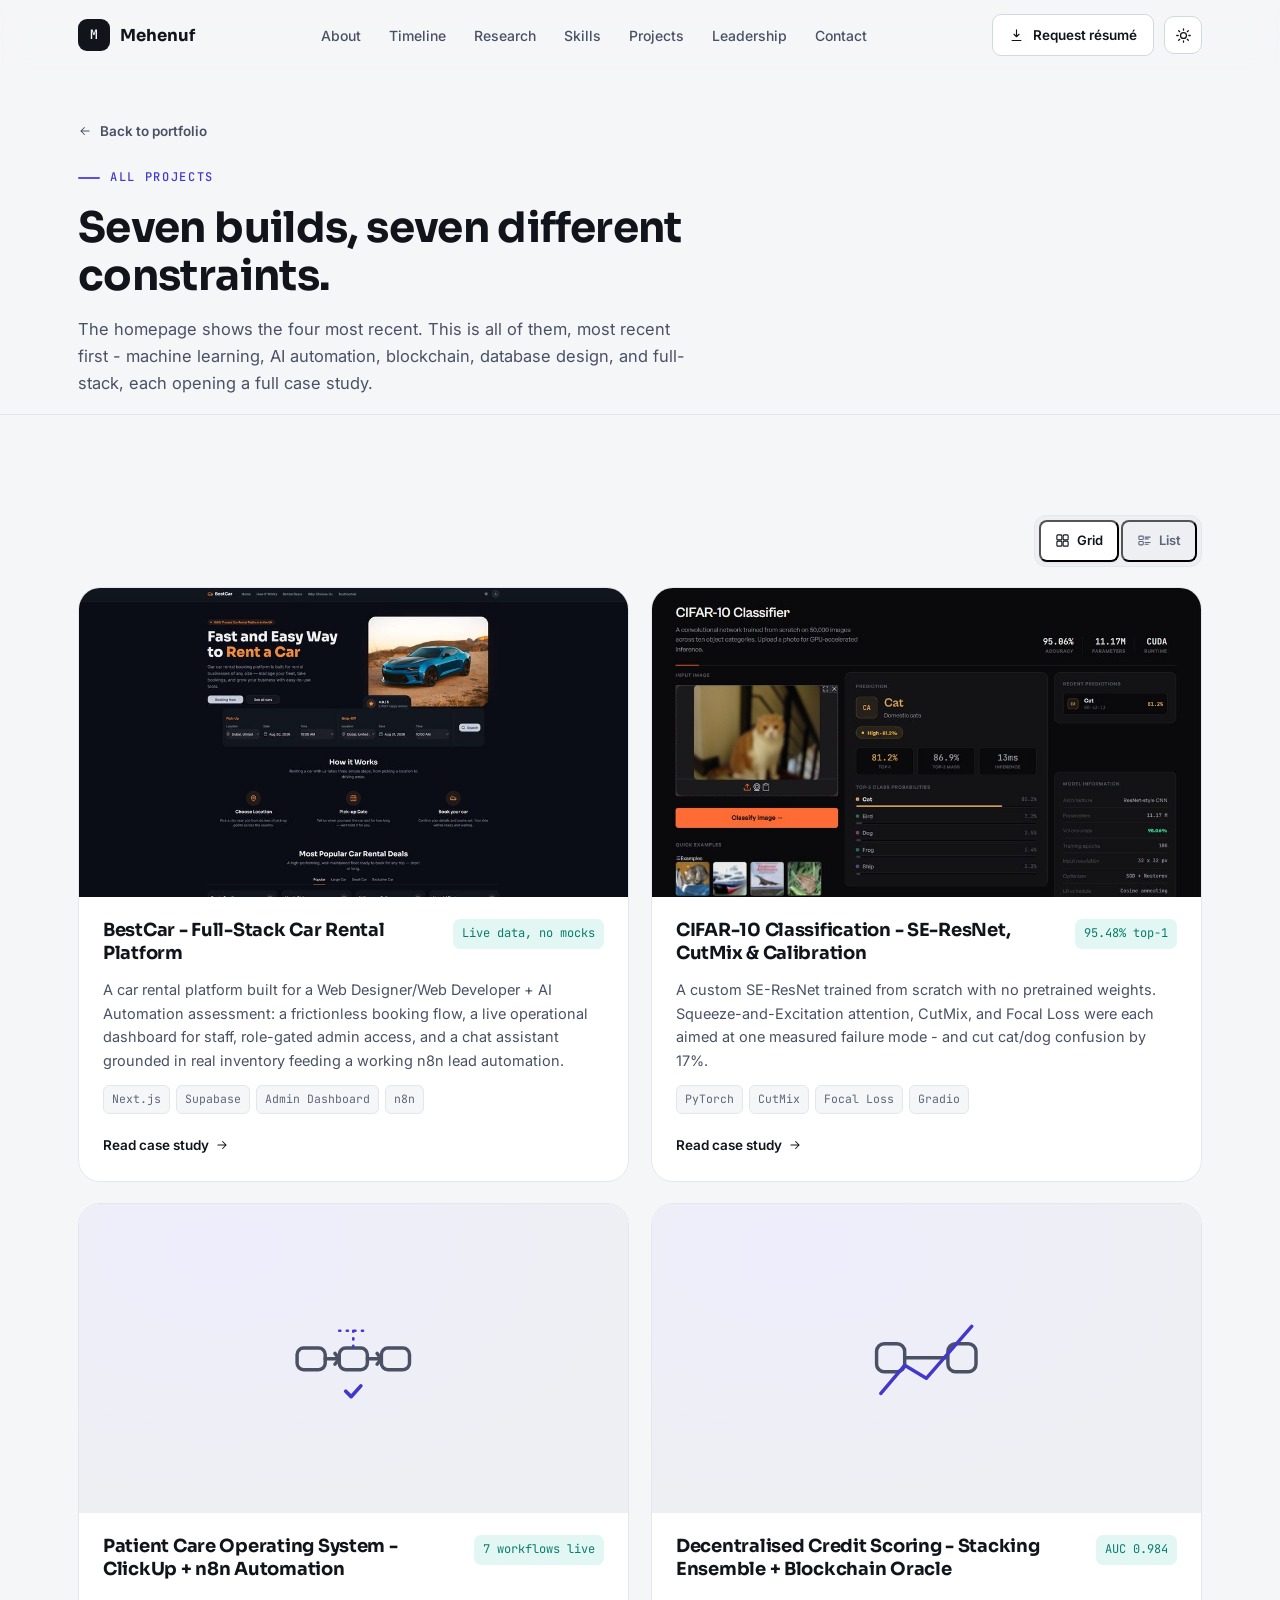
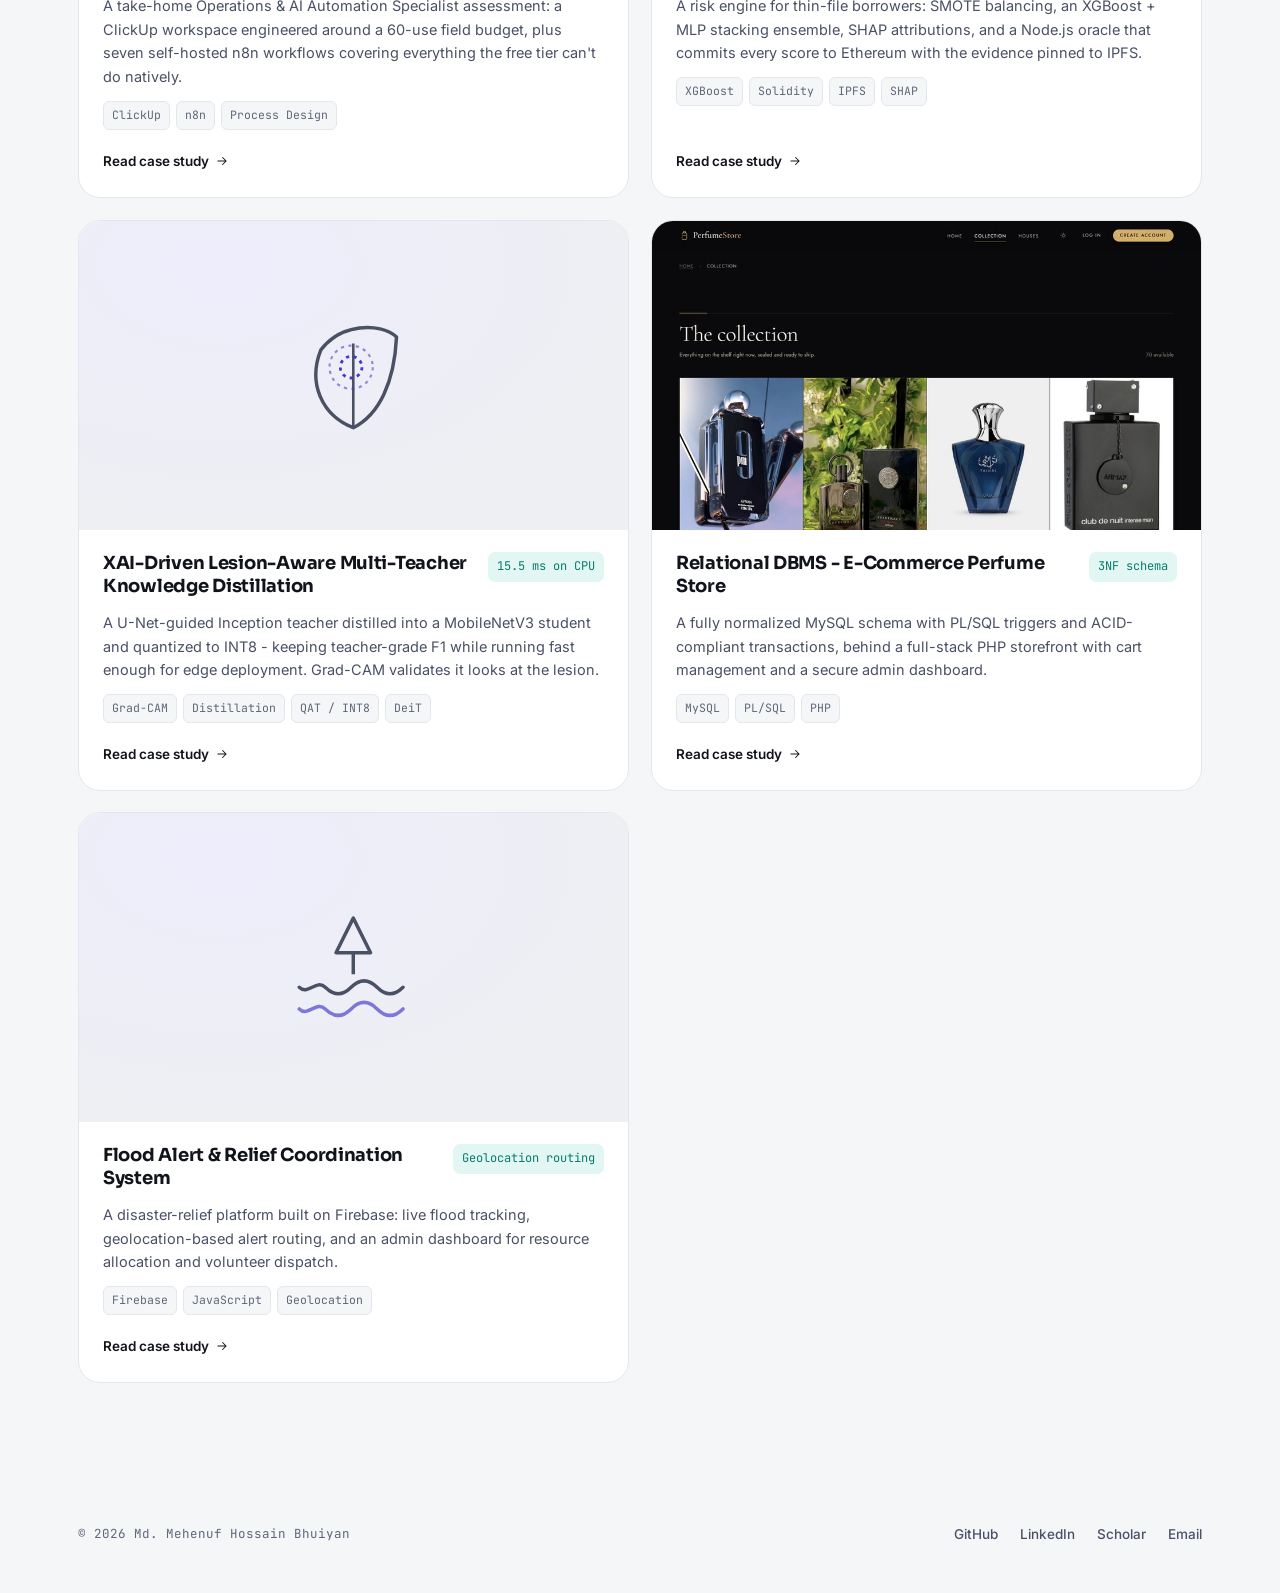
==== commit 96caba0d: "slight adjustments" ====
--- a/projects/index.html
+++ b/projects/index.html
@@ -23,12 +23,14 @@
   var s=null; try{ s=localStorage.getItem('theme'); }catch(e){}
   var p=window.matchMedia&&window.matchMedia('(prefers-color-scheme: dark)').matches;
   d.setAttribute('data-theme', s||(p?'dark':'light'));
+  var v=null; try{ v=localStorage.getItem('projectsView'); }catch(e){}
+  d.setAttribute('data-proj-view', v==='list'?'list':'grid');
 })();
 </script>
 <link rel="preconnect" href="https://fonts.googleapis.com">
 <link rel="preconnect" href="https://fonts.gstatic.com" crossorigin>
 <link href="https://fonts.googleapis.com/css2?family=Sora:wght@500;600;700&family=Inter:wght@400;500;600&family=JetBrains+Mono:wght@400;500&display=swap" rel="stylesheet">
-<link rel="stylesheet" href="../assets/css/style.css?v=3">
+<link rel="stylesheet" href="../assets/css/style.css?v=4">
 </head>
 <body>
 
@@ -75,18 +77,25 @@
   <section class="p-section">
     <div class="wrap">
 
+      <div class="view-toggle-row">
+        <div class="view-toggle" role="group" aria-label="Project view">
+          <button type="button" class="view-btn" data-view="grid" aria-pressed="true">
+            <svg viewBox="0 0 24 24" fill="none"><rect x="3" y="3" width="8" height="8" rx="1.6" stroke="currentColor" stroke-width="1.8"/><rect x="13" y="3" width="8" height="8" rx="1.6" stroke="currentColor" stroke-width="1.8"/><rect x="3" y="13" width="8" height="8" rx="1.6" stroke="currentColor" stroke-width="1.8"/><rect x="13" y="13" width="8" height="8" rx="1.6" stroke="currentColor" stroke-width="1.8"/></svg>
+            <span>Grid</span>
+          </button>
+          <button type="button" class="view-btn" data-view="list" aria-pressed="false">
+            <svg viewBox="0 0 24 24" fill="none"><rect x="3" y="5" width="7" height="5.5" rx="1.3" stroke="currentColor" stroke-width="1.7"/><path d="M13 6.6h8M13 9.4h5" stroke="currentColor" stroke-width="1.7" stroke-linecap="round"/><rect x="3" y="13.5" width="7" height="5.5" rx="1.3" stroke="currentColor" stroke-width="1.7"/><path d="M13 15.1h8M13 17.9h5" stroke="currentColor" stroke-width="1.7" stroke-linecap="round"/></svg>
+            <span>List</span>
+          </button>
+        </div>
+      </div>
+
+      <div class="proj-view proj-view-grid">
       <div class="projects-grid">
 
         <a class="proj-card reveal" href="car-rental-platform.html">
           <div class="proj-media">
-            <svg class="glyph" viewBox="0 0 120 120" fill="none">
-              <path d="M14 74 22 50c2-6 8-10 14-10h34c6 0 12 4 14 10l8 24" stroke="var(--ink-soft)" stroke-width="3.2" stroke-linecap="round" stroke-linejoin="round"/>
-              <rect x="8" y="74" width="104" height="18" rx="9" stroke="var(--ink-soft)" stroke-width="3.2"/>
-              <circle cx="34" cy="92" r="10" stroke="var(--ink-soft)" stroke-width="3.2"/>
-              <circle cx="86" cy="92" r="10" stroke="var(--ink-soft)" stroke-width="3.2"/>
-              <path d="M30 58h60" stroke="var(--ink-faint)" stroke-width="2"/>
-              <path d="M76 16h28a4 4 0 0 1 4 4v14a4 4 0 0 1-4 4h-8l-7 7v-7h-13a4 4 0 0 1-4-4V20a4 4 0 0 1 4-4Z" stroke="var(--violet-deep)" stroke-width="2.4" stroke-linejoin="round" opacity="0.9"/>
-            </svg>
+            <img src="../assets/img/thumbs/car-rental.jpg" width="960" height="540" alt="BestCar rental platform homepage" loading="lazy" decoding="async">
           </div>
           <div class="proj-body">
             <div class="row-top"><h3>BestCar - Full-Stack Car Rental Platform</h3><span class="proj-metric">Live data, no mocks</span></div>
@@ -100,13 +109,7 @@
 
         <a class="proj-card reveal" href="cifar10-classifier.html">
           <div class="proj-media">
-            <svg class="glyph" viewBox="0 0 120 120" fill="none">
-              <g stroke="var(--violet-deep)" stroke-width="3.2" opacity="0.9">
-                <rect x="12" y="12" width="28" height="28" rx="3"/><rect x="46" y="12" width="28" height="28" rx="3"/><rect x="80" y="12" width="28" height="28" rx="3"/>
-                <rect x="12" y="46" width="28" height="28" rx="3"/><rect x="46" y="46" width="28" height="28" rx="3" fill="var(--violet)" fill-opacity="0.22"/><rect x="80" y="46" width="28" height="28" rx="3"/>
-                <rect x="12" y="80" width="28" height="28" rx="3"/><rect x="46" y="80" width="28" height="28" rx="3"/><rect x="80" y="80" width="28" height="28" rx="3"/>
-              </g>
-            </svg>
+            <img src="../assets/img/thumbs/cifar.jpg" width="960" height="540" alt="CIFAR-10 classifier web app predicting a cat" loading="lazy" decoding="async">
           </div>
           <div class="proj-body">
             <div class="row-top"><h3>CIFAR-10 Classification - SE-ResNet, CutMix &amp; Calibration</h3><span class="proj-metric">95.48% top-1</span></div>
@@ -183,15 +186,7 @@
 
         <a class="proj-card reveal" href="perfume-store-rdbms.html">
           <div class="proj-media">
-            <svg class="glyph" viewBox="0 0 120 120" fill="none">
-              <g stroke="var(--violet-deep)" stroke-width="3">
-                <rect x="10" y="16" width="34" height="22" rx="4"/><rect x="76" y="16" width="34" height="22" rx="4"/>
-                <rect x="43" y="52" width="34" height="22" rx="4"/><rect x="10" y="88" width="34" height="22" rx="4"/><rect x="76" y="88" width="34" height="22" rx="4"/>
-              </g>
-              <g stroke="var(--ink-faint)" stroke-width="2">
-                <path d="M27 38v14M93 38v14M60 74v14M27 66v34M93 66v22"/>
-              </g>
-            </svg>
+            <img src="../assets/img/thumbs/perfume.jpg" width="960" height="540" alt="PerfumeStore collection page storefront" loading="lazy" decoding="async">
           </div>
           <div class="proj-body">
             <div class="row-top"><h3>Relational DBMS - E-Commerce Perfume Store</h3><span class="proj-metric">3NF schema</span></div>
@@ -223,6 +218,124 @@
         </a>
 
       </div>
+      </div>
+
+      <div class="proj-view proj-view-list">
+      <div class="proj-list">
+
+        <a class="proj-row reveal" href="car-rental-platform.html">
+          <div class="proj-row-media">
+            <img src="../assets/img/thumbs/car-rental.jpg" width="960" height="540" alt="BestCar rental platform homepage" loading="lazy" decoding="async">
+          </div>
+          <div class="proj-row-body">
+            <div class="row-top"><h3>BestCar - Full-Stack Car Rental Platform</h3><span class="proj-metric">Live data, no mocks</span></div>
+            <p>A car rental platform built for a Web Designer/Web Developer + AI Automation assessment: a frictionless booking flow, a live operational dashboard for staff, role-gated admin access, and a chat assistant grounded in real inventory feeding a working n8n lead automation.</p>
+            <div class="proj-tags"><span>Next.js</span><span>Supabase</span><span>Admin Dashboard</span><span>n8n</span></div>
+          </div>
+          <span class="proj-link">Read case study <svg viewBox="0 0 24 24"><path d="M5 12h14M13 6l6 6-6 6" stroke="currentColor" stroke-width="1.8" fill="none" stroke-linecap="round" stroke-linejoin="round"/></svg></span>
+        </a>
+
+        <a class="proj-row reveal" href="cifar10-classifier.html">
+          <div class="proj-row-media">
+            <img src="../assets/img/thumbs/cifar.jpg" width="960" height="540" alt="CIFAR-10 classifier web app predicting a cat" loading="lazy" decoding="async">
+          </div>
+          <div class="proj-row-body">
+            <div class="row-top"><h3>CIFAR-10 Classification - SE-ResNet, CutMix &amp; Calibration</h3><span class="proj-metric">95.48% top-1</span></div>
+            <p>A custom SE-ResNet trained from scratch with no pretrained weights. Squeeze-and-Excitation attention, CutMix, and Focal Loss were each aimed at one measured failure mode - and cut cat/dog confusion by 17%.</p>
+            <div class="proj-tags"><span>PyTorch</span><span>CutMix</span><span>Focal Loss</span><span>Gradio</span></div>
+          </div>
+          <span class="proj-link">Read case study <svg viewBox="0 0 24 24"><path d="M5 12h14M13 6l6 6-6 6" stroke="currentColor" stroke-width="1.8" fill="none" stroke-linecap="round" stroke-linejoin="round"/></svg></span>
+        </a>
+
+        <a class="proj-row reveal" href="patient-care-operating-system.html">
+          <div class="proj-row-media">
+            <svg class="glyph" viewBox="0 0 120 120" fill="none">
+              <g stroke="var(--ink-soft)" stroke-width="3.2">
+                <rect x="8" y="50" width="26" height="20" rx="6"/>
+                <rect x="47" y="50" width="26" height="20" rx="6"/>
+                <rect x="86" y="50" width="26" height="20" rx="6"/>
+              </g>
+              <path d="M34 60h13M73 60h13" stroke="var(--ink-soft)" stroke-width="3.2" stroke-linecap="round"/>
+              <path d="m43 55 4 5-4 5M82 55l4 5-4 5" stroke="var(--ink-soft)" stroke-width="3.2" stroke-linecap="round" stroke-linejoin="round"/>
+              <path d="M47 34h26M60 34v16" stroke="var(--violet-deep)" stroke-width="2.4" stroke-linecap="round" stroke-dasharray="1 6"/>
+              <path d="m53 90 5 5 9-10" stroke="var(--violet-deep)" stroke-width="3.4" stroke-linecap="round" stroke-linejoin="round"/>
+            </svg>
+          </div>
+          <div class="proj-row-body">
+            <div class="row-top"><h3>Patient Care Operating System - ClickUp + n8n Automation</h3><span class="proj-metric">7 workflows live</span></div>
+            <p>A take-home Operations &amp; AI Automation Specialist assessment: a ClickUp workspace engineered around a 60-use field budget, plus seven self-hosted n8n workflows covering everything the free tier can't do natively.</p>
+            <div class="proj-tags"><span>ClickUp</span><span>n8n</span><span>Process Design</span></div>
+          </div>
+          <span class="proj-link">Read case study <svg viewBox="0 0 24 24"><path d="M5 12h14M13 6l6 6-6 6" stroke="currentColor" stroke-width="1.8" fill="none" stroke-linecap="round" stroke-linejoin="round"/></svg></span>
+        </a>
+
+        <a class="proj-row reveal" href="credit-scoring-blockchain.html">
+          <div class="proj-row-media">
+            <svg class="glyph" viewBox="0 0 120 120" fill="none">
+              <g stroke="var(--ink-soft)" stroke-width="3.2">
+                <rect x="14" y="46" width="26" height="26" rx="7"/><rect x="80" y="46" width="26" height="26" rx="7"/>
+                <path d="M40 59h40"/>
+              </g>
+              <path d="M18 92 40 66 60 78 102 30" stroke="var(--violet-deep)" stroke-width="3.2" stroke-linecap="round" stroke-linejoin="round"/>
+            </svg>
+          </div>
+          <div class="proj-row-body">
+            <div class="row-top"><h3>Decentralised Credit Scoring - Stacking Ensemble + Blockchain Oracle</h3><span class="proj-metric">AUC 0.984</span></div>
+            <p>A risk engine for thin-file borrowers: SMOTE balancing, an XGBoost + MLP stacking ensemble, SHAP attributions, and a Node.js oracle that commits every score to Ethereum with the evidence pinned to IPFS.</p>
+            <div class="proj-tags"><span>XGBoost</span><span>Solidity</span><span>IPFS</span><span>SHAP</span></div>
+          </div>
+          <span class="proj-link">Read case study <svg viewBox="0 0 24 24"><path d="M5 12h14M13 6l6 6-6 6" stroke="currentColor" stroke-width="1.8" fill="none" stroke-linecap="round" stroke-linejoin="round"/></svg></span>
+        </a>
+
+        <a class="proj-row reveal" href="corn-leaf-xai.html">
+          <div class="proj-row-media">
+            <svg class="glyph" viewBox="0 0 120 120" fill="none">
+              <path d="M60 108C30 96 18 66 30 36 48 12 84 10 100 24 98 66 84 96 60 108Z" stroke="var(--ink-soft)" stroke-width="3.2" stroke-linejoin="round"/>
+              <path d="M60 108V30" stroke="var(--ink-soft)" stroke-width="2.4"/>
+              <circle cx="58" cy="52" r="10" stroke="var(--violet-deep)" stroke-width="2.6" stroke-dasharray="3 4"/>
+              <circle cx="58" cy="52" r="20" stroke="var(--violet-deep)" stroke-width="2" stroke-dasharray="3 4" opacity="0.55"/>
+            </svg>
+          </div>
+          <div class="proj-row-body">
+            <div class="row-top"><h3>XAI-Driven Lesion-Aware Multi-Teacher Knowledge Distillation</h3><span class="proj-metric">15.5 ms on CPU</span></div>
+            <p>A U-Net-guided Inception teacher distilled into a MobileNetV3 student and quantized to INT8 - keeping teacher-grade F1 while running fast enough for edge deployment. Grad-CAM validates it looks at the lesion.</p>
+            <div class="proj-tags"><span>Grad-CAM</span><span>Distillation</span><span>QAT / INT8</span><span>DeiT</span></div>
+          </div>
+          <span class="proj-link">Read case study <svg viewBox="0 0 24 24"><path d="M5 12h14M13 6l6 6-6 6" stroke="currentColor" stroke-width="1.8" fill="none" stroke-linecap="round" stroke-linejoin="round"/></svg></span>
+        </a>
+
+        <a class="proj-row reveal" href="perfume-store-rdbms.html">
+          <div class="proj-row-media">
+            <img src="../assets/img/thumbs/perfume.jpg" width="960" height="540" alt="PerfumeStore collection page storefront" loading="lazy" decoding="async">
+          </div>
+          <div class="proj-row-body">
+            <div class="row-top"><h3>Relational DBMS - E-Commerce Perfume Store</h3><span class="proj-metric">3NF schema</span></div>
+            <p>A fully normalized MySQL schema with PL/SQL triggers and ACID-compliant transactions, behind a full-stack PHP storefront with cart management and a secure admin dashboard.</p>
+            <div class="proj-tags"><span>MySQL</span><span>PL/SQL</span><span>PHP</span></div>
+          </div>
+          <span class="proj-link">Read case study <svg viewBox="0 0 24 24"><path d="M5 12h14M13 6l6 6-6 6" stroke="currentColor" stroke-width="1.8" fill="none" stroke-linecap="round" stroke-linejoin="round"/></svg></span>
+        </a>
+
+        <a class="proj-row reveal" href="flood-alert-system.html">
+          <div class="proj-row-media">
+            <svg class="glyph" viewBox="0 0 120 120" fill="none">
+              <path d="M60 14 76 46H44L60 14Z" stroke="var(--ink-soft)" stroke-width="3.2" stroke-linejoin="round"/>
+              <path d="M60 46v20" stroke="var(--ink-soft)" stroke-width="3.2"/>
+              <path d="M10 78c8 8 16-8 24 0s16 8 24 0 16-8 24 0 16 8 24 0" stroke="var(--ink-soft)" stroke-width="3.2" stroke-linecap="round"/>
+              <path d="M10 98c8 8 16-8 24 0s16 8 24 0 16-8 24 0 16 8 24 0" stroke="var(--violet-deep)" stroke-width="3.2" stroke-linecap="round" opacity="0.65"/>
+            </svg>
+          </div>
+          <div class="proj-row-body">
+            <div class="row-top"><h3>Flood Alert &amp; Relief Coordination System</h3><span class="proj-metric">Geolocation routing</span></div>
+            <p>A disaster-relief platform built on Firebase: live flood tracking, geolocation-based alert routing, and an admin dashboard for resource allocation and volunteer dispatch.</p>
+            <div class="proj-tags"><span>Firebase</span><span>JavaScript</span><span>Geolocation</span></div>
+          </div>
+          <span class="proj-link">Read case study <svg viewBox="0 0 24 24"><path d="M5 12h14M13 6l6 6-6 6" stroke="currentColor" stroke-width="1.8" fill="none" stroke-linecap="round" stroke-linejoin="round"/></svg></span>
+        </a>
+
+      </div>
+      </div>
+
     </div>
   </section>
 
@@ -240,6 +353,6 @@
   </div>
 </footer>
 
-<script src="../assets/js/main.js?v=3"></script>
+<script src="../assets/js/main.js?v=4"></script>
 </body>
 </html>
--- a/assets/css/style.css
+++ b/assets/css/style.css
@@ -632,6 +632,30 @@
 }
 
 /* ---------- PROJECTS ---------- */
+
+/* View toggle (grid / list) — projects index only */
+.view-toggle-row{ display:flex; justify-content:flex-end; margin-bottom:20px; }
+.view-toggle{
+  display:inline-flex; gap:2px; padding:4px; flex:none;
+  background:var(--paper-sunk); border:1px solid var(--line); border-radius:12px;
+}
+.view-btn{
+  display:inline-flex; align-items:center; gap:7px;
+  font-size:13px; font-weight:600; color:var(--ink-faint);
+  padding:8px 14px; border-radius:8px; background:transparent;
+  transition:background var(--dur-hover) ease, color var(--dur-hover) ease, box-shadow var(--dur-hover) ease;
+}
+.view-btn svg{ width:15px; height:15px; flex:none; }
+.view-btn[aria-pressed="true"]{ background:var(--panel); color:var(--ink); box-shadow:var(--shadow-sm); }
+@media (hover: hover) and (pointer: fine){
+  .view-btn:not([aria-pressed="true"]):hover{ color:var(--ink); }
+}
+@media (max-width:480px){ .view-btn span{ display:none; } .view-btn{ padding:8px 12px; } }
+
+.proj-view-list{ display:none; }
+html[data-proj-view="list"] .proj-view-grid{ display:none; }
+html[data-proj-view="list"] .proj-view-list{ display:block; }
+
 .projects-grid{ display:grid; grid-template-columns:repeat(2,1fr); gap:22px; }
 @media (max-width:860px){ .projects-grid{ grid-template-columns:1fr; } }
 
@@ -646,7 +670,7 @@
 .proj-card:active{ transform:scale(0.99); }
 @media (hover: hover) and (pointer: fine){
   .proj-card:hover{ box-shadow:var(--shadow-lg); }
-  .proj-card:hover .proj-media .glyph{ transform:scale(1.06); }
+  .proj-card:hover .proj-media .glyph, .proj-card:hover .proj-media img{ transform:scale(1.06); }
   .proj-card:hover .proj-link{ gap:10px; color:var(--violet-deep); }
 }
 .proj-media{
@@ -657,6 +681,7 @@
   background:radial-gradient(120% 130% at 26% 15%, var(--violet-tint), var(--paper-sunk) 62%);
 }
 .proj-media .glyph{ width:42%; height:42%; transition:transform 420ms var(--ease-out); }
+.proj-media img{ width:100%; height:100%; object-fit:cover; display:block; transition:transform 420ms var(--ease-out); }
 .proj-body{ padding:22px 24px 24px; display:flex; flex-direction:column; gap:12px; flex:1; }
 .proj-body .row-top{ display:flex; justify-content:space-between; align-items:flex-start; gap:12px; }
 .proj-body h3{ font-size:18px; line-height:1.3; }
@@ -676,6 +701,40 @@
   color:var(--ink); transition:gap var(--dur-hover) var(--ease-out), color var(--dur-hover) ease;
 }
 .proj-link svg{ width:14px; height:14px; }
+
+/* ---------- PROJECTS: list view ---------- */
+.proj-list{ display:flex; flex-direction:column; gap:16px; }
+.proj-row{
+  background:var(--panel); border:1px solid var(--line); border-radius:var(--radius-lg);
+  display:grid; grid-template-columns:240px 1fr auto; gap:26px; align-items:center;
+  padding:14px 28px 14px 14px;
+  transition:box-shadow var(--dur-ui) var(--ease-out), border-color var(--dur-ui) ease, transform var(--dur-ui) var(--ease-out);
+  will-change:transform;
+}
+.proj-row:active{ transform:scale(0.995); }
+@media (hover: hover) and (pointer: fine){
+  .proj-row:hover{ box-shadow:var(--shadow-md); border-color:var(--line-strong); }
+  .proj-row:hover .proj-row-media .glyph, .proj-row:hover .proj-row-media img{ transform:scale(1.06); }
+  .proj-row:hover .proj-link{ gap:10px; color:var(--violet-deep); }
+}
+.proj-row-media{
+  width:240px; aspect-ratio:16/9; border-radius:calc(var(--radius-lg) - 8px); overflow:hidden; position:relative; flex:none;
+  display:flex; align-items:center; justify-content:center;
+  background:radial-gradient(120% 130% at 26% 15%, var(--violet-tint), var(--paper-sunk) 62%);
+}
+.proj-row-media .glyph{ width:40%; height:40%; transition:transform 420ms var(--ease-out); }
+.proj-row-media img{ width:100%; height:100%; object-fit:cover; display:block; transition:transform 420ms var(--ease-out); }
+.proj-row-body{ min-width:0; display:flex; flex-direction:column; gap:9px; }
+.proj-row-body .row-top{ display:flex; flex-wrap:wrap; justify-content:space-between; align-items:flex-start; gap:10px 12px; }
+.proj-row-body h3{ font-size:17px; line-height:1.3; }
+.proj-row-body p{ color:var(--ink-soft); font-size:14px; margin:0; max-width:62ch; }
+.proj-row .proj-link{ flex:none; }
+@media (max-width:760px){
+  .proj-row{ grid-template-columns:1fr; padding:0; overflow:hidden; }
+  .proj-row-media{ width:100%; border-radius:0; }
+  .proj-row-body{ padding:18px 20px 4px; }
+  .proj-row .proj-link{ padding:0 20px 20px; }
+}
 
 /* ---------- RESEARCH ---------- */
 .paper-card{
